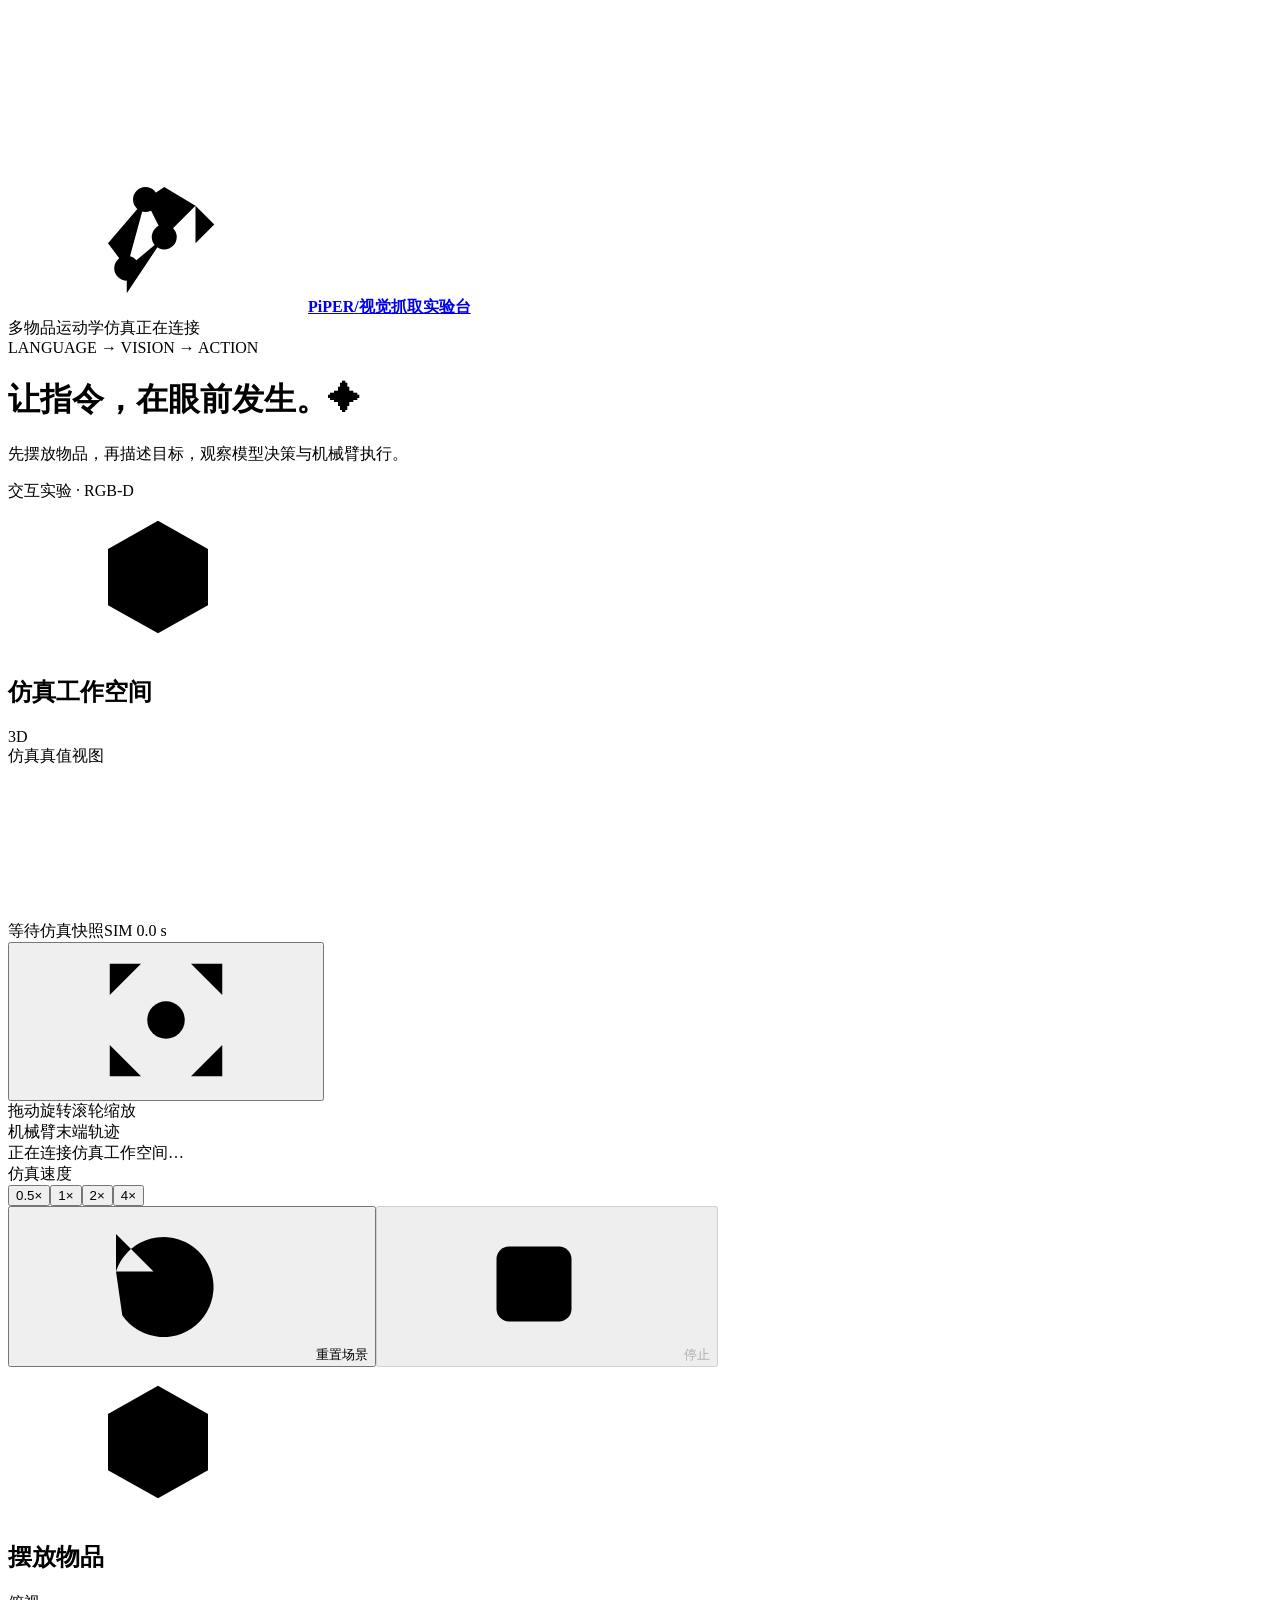
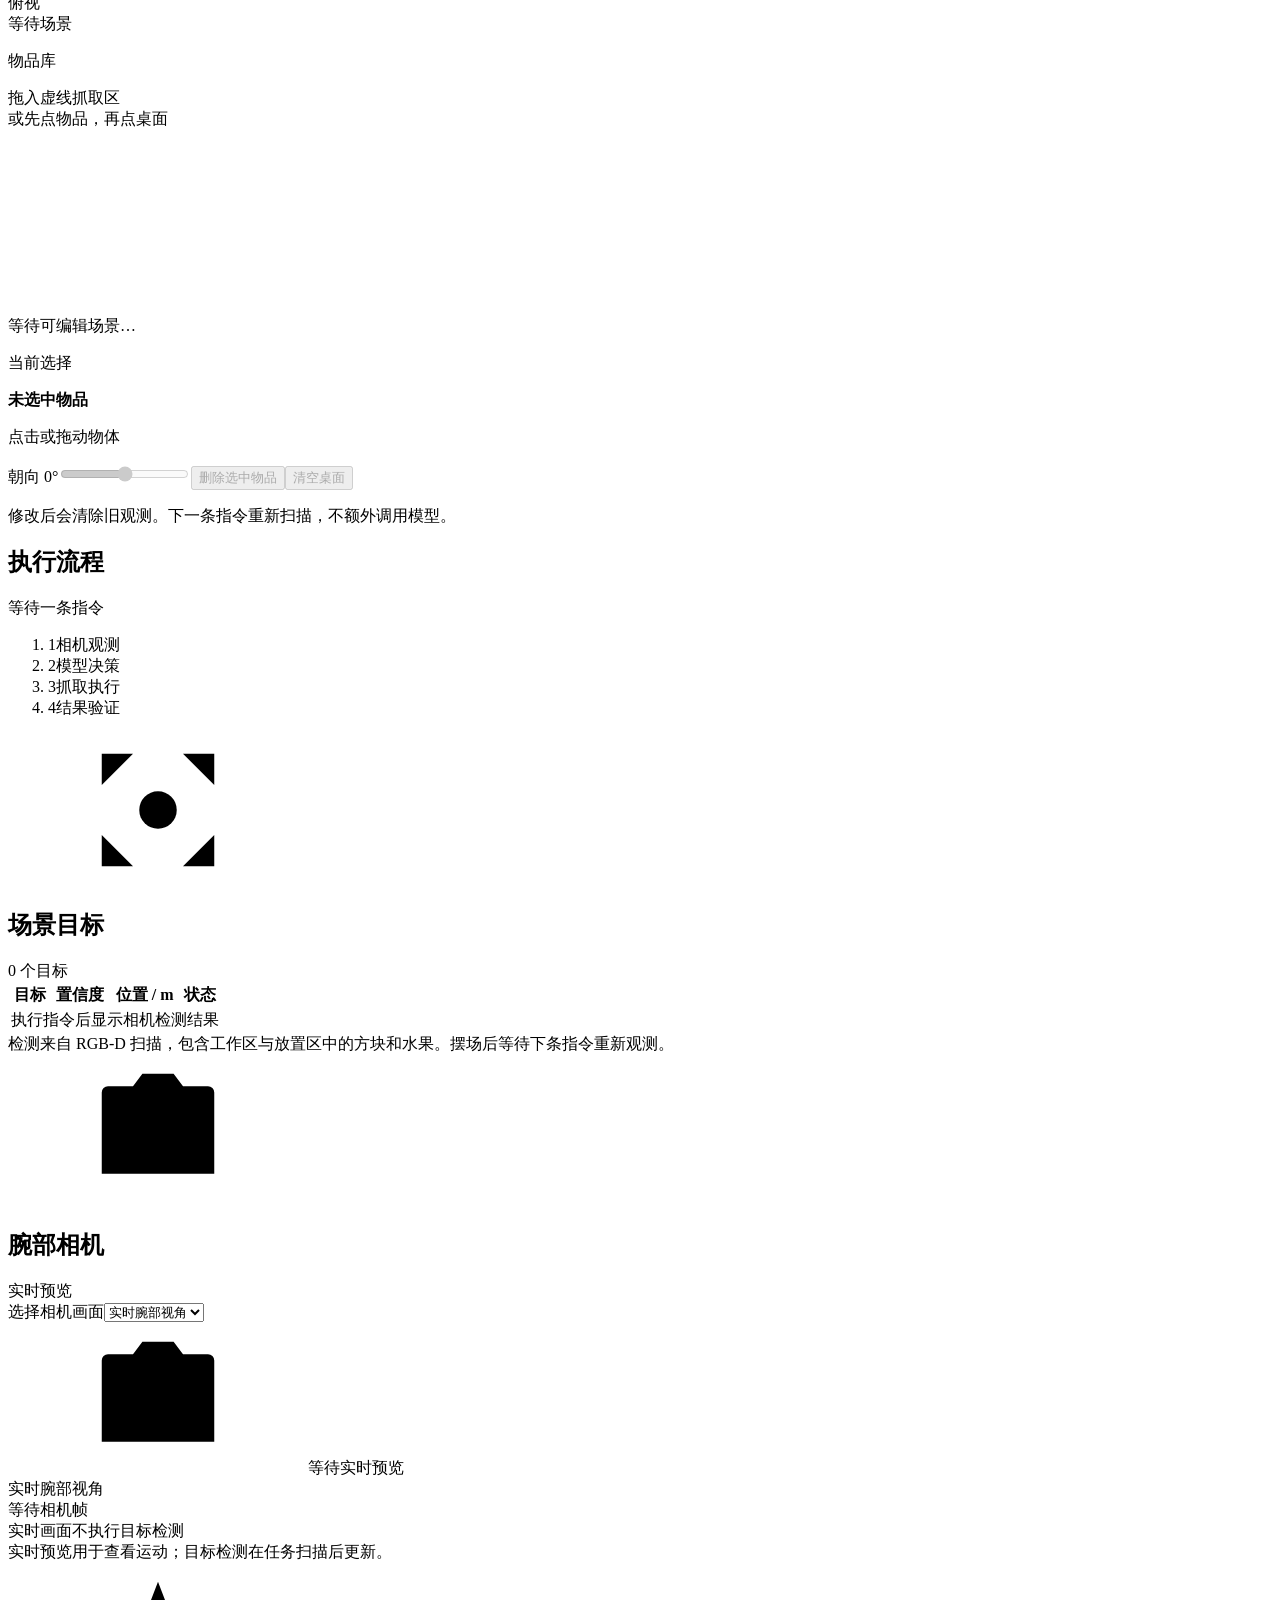
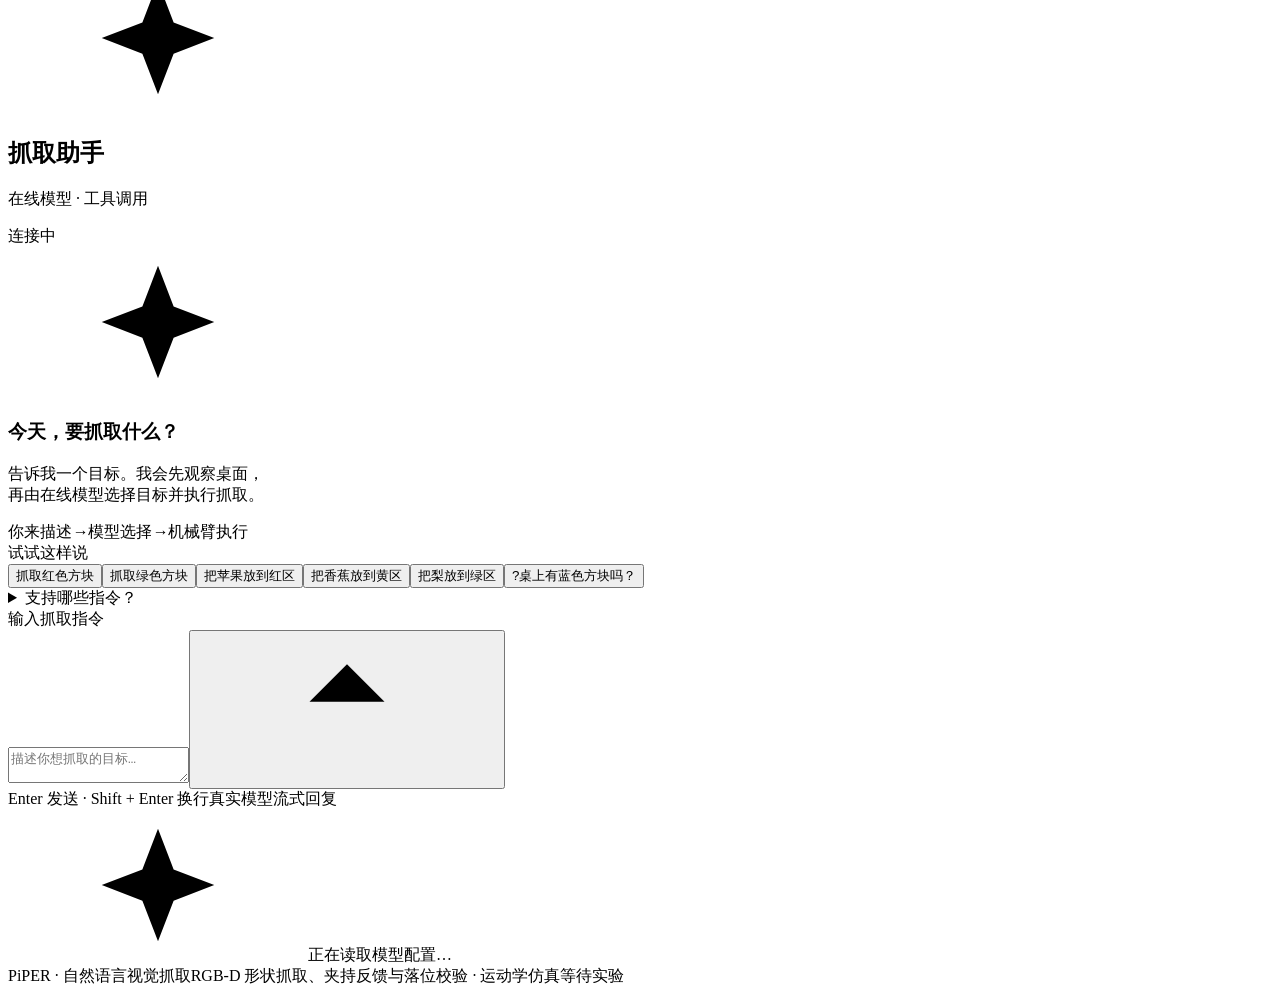
==== ws/src/cube_task/cube_task/assistant/static/index.html @ 42cfeab8 "fix: consolidate clipped mixed observations before publishing targets A clipped pear and green-block" ====
<!doctype html>
<html lang="zh-CN">
<head>
  <meta charset="utf-8">
  <meta name="viewport" content="width=device-width,initial-scale=1">
  <meta name="theme-color" content="#f5f7f8">
  <title>PiPER · 视觉抓取实验台</title>
  <link rel="stylesheet" href="/static/style.css">
  <script defer src="/static/app.js"></script>
  <script defer src="/static/editor.js"></script>
</head>
<body>
  <svg class="icon-definitions" aria-hidden="true" xmlns="http://www.w3.org/2000/svg">
    <symbol id="i-cube" viewBox="0 0 24 24"><path d="m12 3 8 4.5v9L12 21l-8-4.5v-9L12 3Z"/><path d="m4 7.5 8 4.5 8-4.5M12 12v9m-4-16.5 8 4.5"/></symbol>
    <symbol id="i-arrow" viewBox="0 0 24 24"><path d="M12 19V5m-6 6 6-6 6 6"/></symbol>
    <symbol id="i-reset" viewBox="0 0 24 24"><path d="M4 10a8 8 0 1 1 1 7M4 4v6h6"/></symbol>
    <symbol id="i-stop" viewBox="0 0 24 24"><rect x="6" y="6" width="12" height="12" rx="2"/></symbol>
    <symbol id="i-camera" viewBox="0 0 24 24"><path d="m8 5 1.5-2h5L16 5h4a1 1 0 0 1 1 1v13H3V6a1 1 0 0 1 1-1h4Z"/><circle cx="12" cy="12" r="4"/></symbol>
    <symbol id="i-focus" viewBox="0 0 24 24"><path d="M8 3H3v5m13-5h5v5M3 16v5h5m8 0h5v-5"/><circle cx="12" cy="12" r="3"/></symbol>
    <symbol id="i-spark" viewBox="0 0 24 24"><path d="m12 3 2.5 6.5L21 12l-6.5 2.5L12 21l-2.5-6.5L3 12l6.5-2.5L12 3Z"/></symbol>
    <symbol id="i-check" viewBox="0 0 24 24"><path d="m5 12 4 4L19 6"/></symbol>
    <symbol id="i-robot" viewBox="0 0 24 24"><path d="M4 21h15M7 21v-4l6-5M7 17l-3-4 6-7m3 6 5-5-5-3-3 2m8 1 3 3-3 3"/><circle cx="7" cy="17" r="2"/><circle cx="13" cy="12" r="2"/><circle cx="10" cy="6" r="2"/></symbol>
  </svg>

  <header class="topbar">
    <a class="brand" href="/" aria-label="PiPER 视觉抓取实验台首页"><span class="brand-mark"><svg><use href="#i-robot"/></svg></span><strong>PiPER<span class="brand-divider">/</span><span class="brand-sub">视觉抓取实验台</span></strong></a>
    <div class="topbar-right"><span class="mode-badge"><span></span>多物品运动学仿真</span><span class="connection" id="connection"><i></i><span id="connection-text">正在连接</span></span></div>
  </header>

  <main class="page-shell">
    <div class="page-heading"><div><div class="eyebrow">LANGUAGE → VISION → ACTION</div><h1>让指令，在眼前发生。<span class="heading-dot">✦</span></h1><p>先摆放物品，再描述目标，观察模型决策与机械臂执行。</p></div><div class="session-label"><span class="session-dot"></span><span>交互实验 · RGB-D</span></div></div>

    <div class="workbench">
      <section class="simulation-column" aria-label="仿真与观测">
        <div class="panel scene-panel">
          <div class="panel-heading"><div class="panel-title"><svg><use href="#i-cube"/></svg><h2>仿真工作空间</h2><span class="small-tag">3D</span></div><div class="truth-label"><span></span>仿真真值视图</div></div>
          <div class="canvas-wrap" id="canvas-wrap">
            <canvas id="scene-canvas" aria-label="PiPER 机械臂仿真真值视图。拖动旋转，滚轮缩放。"></canvas>
            <div class="scene-overlay-top"><span class="scene-pill"><i id="scene-state-dot"></i><span id="scene-state">等待仿真快照</span></span><span class="sim-clock">SIM <span id="sim-time">0.0</span> s</span></div>
            <button class="view-reset icon-button" id="view-reset" title="复位视角" aria-label="复位视角"><svg><use href="#i-focus"/></svg></button>
            <div class="view-help"><span>拖动旋转</span><span class="help-divider"></span><span>滚轮缩放</span></div>
            <div class="scene-key"><span><i class="key-arm"></i>机械臂</span><span><i class="key-trail"></i>末端轨迹</span></div>
            <div class="canvas-empty" id="canvas-empty"><span class="empty-ring"></span><span>正在连接仿真工作空间…</span></div>
          </div>
          <div class="simulation-toolbar"><div class="speed-control"><span>仿真速度</span><div class="segmented" id="speed-control" aria-label="仿真速度"><button data-speed="0.5">0.5×</button><button data-speed="1" class="active">1×</button><button data-speed="2">2×</button><button data-speed="4">4×</button></div></div><div class="scene-actions"><button class="text-button" id="reset-button"><svg><use href="#i-reset"/></svg>重置场景</button><button class="stop-button" id="stop-button" disabled><svg><use href="#i-stop"/></svg>停止</button></div></div>
        </div>

        <section class="panel editor-panel" aria-label="交互摆放物品">
          <div class="panel-heading compact"><div class="panel-title"><svg><use href="#i-cube"/></svg><h2>摆放物品</h2><span class="small-tag">俯视</span></div><span class="count-badge" id="editor-count">等待场景</span></div>
          <div class="editor-content">
            <div class="editor-library"><p class="editor-label">物品库</p><div id="object-library" class="object-library"></div><p class="editor-library-note">拖入虚线抓取区<br>或先点物品，再点桌面</p></div>
            <div class="editor-map-column"><div class="editor-map-wrap" id="editor-map-wrap"><canvas id="editor-canvas" tabindex="0" aria-label="俯视摆场。拖入物品，或点击已有物体后拖动。方向键可微调，Delete 可删除。"></canvas><div id="editor-lock" class="editor-lock" hidden><span>执行过程中暂不能编辑</span></div></div><p id="editor-hint" class="editor-hint" role="status" aria-live="polite">等待可编辑场景…</p></div>
            <div class="editor-selection"><p class="editor-label">当前选择</p><strong id="editor-selected-name">未选中物品</strong><p id="editor-selected-position">点击或拖动物体</p><label for="editor-yaw">朝向 <output id="editor-yaw-value" for="editor-yaw">0°</output></label><input id="editor-yaw" type="range" min="-180" max="180" step="5" value="0" disabled><button id="editor-delete" class="editor-button" disabled>删除选中物品</button><button id="editor-clear" class="editor-button secondary" disabled>清空桌面</button><p class="editor-note">修改后会清除旧观测。下一条指令重新扫描，不额外调用模型。</p></div>
          </div>
          <div id="editor-error" class="editor-error" role="alert" hidden></div>
        </section>

        <div class="panel pipeline-panel"><div class="pipeline-heading"><h2>执行流程</h2><span id="stage-message">等待一条指令</span></div><ol class="pipeline" id="pipeline"><li data-stage="observe"><span class="step-number">1</span><span>相机观测</span></li><li data-stage="decide"><span class="step-number">2</span><span>模型决策</span></li><li data-stage="execute"><span class="step-number">3</span><span>抓取执行</span></li><li data-stage="verify"><span class="step-number">4</span><span>结果验证</span></li></ol><div class="grasp-feedback" id="grasp-feedback" hidden><div class="feedback-heading"><strong>抓取与夹持反馈</strong><span>运动学模拟检查</span></div><p id="grasp-plan-feedback"></p><ol id="grasp-checks"></ol></div><div class="recovery-banner" id="recovery-banner" hidden role="status" aria-live="polite"><span class="recovery-icon"><svg><use href="#i-reset"/></svg></span><div class="recovery-copy"><strong id="recovery-title">自动恢复</strong><p id="recovery-message"></p><span id="recovery-reason"></span></div><span class="recovery-status" id="recovery-status"></span></div></div>

        <div class="observation-grid">
          <section class="panel objects-panel"><div class="panel-heading compact"><div class="panel-title"><svg><use href="#i-focus"/></svg><h2>场景目标</h2></div><span class="count-badge" id="object-count">0 个目标</span></div><div class="table-scroll"><table class="object-table"><thead><tr><th>目标</th><th>置信度</th><th>位置 / m</th><th>状态</th></tr></thead><tbody id="object-table-body"><tr><td colspan="4" class="empty-table">执行指令后显示相机检测结果</td></tr></tbody></table></div><div class="observation-note" id="observation-note">检测来自 RGB-D 扫描，包含工作区与放置区中的方块和水果。摆场后等待下条指令重新观测。</div></section>
          <section class="panel camera-panel"><div class="panel-heading compact"><div class="panel-title"><svg><use href="#i-camera"/></svg><h2>腕部相机</h2></div><span class="camera-badge" id="camera-mode-badge">实时预览</span></div><div class="camera-selector"><label class="sr-only" for="camera-select">选择相机画面</label><select id="camera-select"><option value="live">实时腕部视角</option></select></div><div class="camera-view"><img id="camera-image" alt="实时腕部相机预览" hidden><div id="camera-placeholder"><svg><use href="#i-camera"/></svg><span id="camera-placeholder-text">等待实时预览</span></div><span class="camera-caption" id="camera-caption">实时腕部视角</span></div><div class="camera-meta"><i id="camera-status-dot"></i><span id="camera-time">等待相机帧</span></div><div class="camera-targets" id="camera-targets">实时画面不执行目标检测</div><div class="camera-note" id="camera-note">实时预览用于查看运动；目标检测在任务扫描后更新。</div></section>
        </div>
      </section>

      <aside class="panel assistant-panel" aria-label="模型对话">
        <div class="assistant-header"><div class="assistant-heading"><span class="assistant-avatar"><svg><use href="#i-spark"/></svg></span><div><h2>抓取助手</h2><p>在线模型 · 工具调用</p></div></div><span class="model-live" id="model-live"><i></i><span>连接中</span></span></div>
        <div class="conversation" id="conversation" aria-live="polite" aria-relevant="additions text"><div class="welcome" id="welcome"><div class="welcome-symbol"><svg><use href="#i-spark"/></svg></div><h3>今天，要抓取什么？</h3><p>告诉我一个目标。我会先观察桌面，<br>再由在线模型选择目标并执行抓取。</p><div class="welcome-flow"><span>你来描述</span><i>→</i><span>模型选择</span><i>→</i><span>机械臂执行</span></div></div><div id="messages"></div></div>
        <div class="task-result" id="task-result" hidden></div>
        <div class="command-area"><div class="sample-label">试试这样说</div><div class="sample-commands"><button data-instruction="抓取红色方块"><i class="swatch red"></i>抓取红色方块</button><button data-instruction="抓取绿色方块"><i class="swatch green"></i>抓取绿色方块</button><button data-instruction="把苹果放到红色区域"><i class="swatch apple"></i>把苹果放到红区</button><button data-instruction="把香蕉放到黄色区域"><i class="swatch banana"></i>把香蕉放到黄区</button><button data-instruction="把梨放到绿色区域"><i class="swatch pear"></i>把梨放到绿区</button><button data-instruction="桌上有蓝色方块吗？"><span class="query-mark">?</span>桌上有蓝色方块吗？</button></div><details class="command-help"><summary>支持哪些指令？</summary><div><p>每次搬运一个物品：三色方块、苹果、香蕉或梨。水果先从物品库拖入抓取区；每类最多一件，桌面最多六件。</p><p>可指定红、绿、黄色区域，例如“把香蕉放到红色区域”。未指定时苹果进红区、梨进绿区、香蕉进黄区，方块进同色区域。</p><p>提问只读，例如“香蕉在哪里？”或“桌上有苹果吗？”。物品身份与位置来自相机，遮挡或无法确认时不会盲抓。</p><p>执行异常时会重新检查状态，请模型给出恢复方案并验证结果；最多增加 3 次模型请求。恢复过程及实际模型回复会显示在界面中。</p><p>“拿起”会执行完整抓取与放置，不会停在夹持状态。暂不支持多目标、堆叠、关节运动指令。</p><p class="command-help-important">停止/重置使用按钮。停止会中止恢复流程；输入“停止”不能打断正在执行的任务。</p></div></details><form id="command-form"><label class="sr-only" for="instruction">输入抓取指令</label><div class="input-wrap"><textarea id="instruction" rows="2" maxlength="1500" placeholder="描述你想抓取的目标…"></textarea><button id="send-button" type="submit" title="发送指令" aria-label="发送指令"><svg><use href="#i-arrow"/></svg></button></div><div class="input-hint"><span id="command-hint">Enter 发送 · Shift + Enter 换行</span><span class="live-text"><i></i>真实模型流式回复</span></div></form><div class="inline-error" id="inline-error" role="alert" hidden></div></div>
        <div class="provider-footer"><svg><use href="#i-spark"/></svg><span id="provider-info">正在读取模型配置…</span><span class="footer-status" id="provider-status"></span></div>
      </aside>
    </div>
    <footer class="page-footer"><span>PiPER · 自然语言视觉抓取</span><span>RGB-D 形状抓取、夹持反馈与落位校验 · 运动学仿真</span><span id="request-metrics">等待实验</span></footer>
  </main>
</body>
</html>
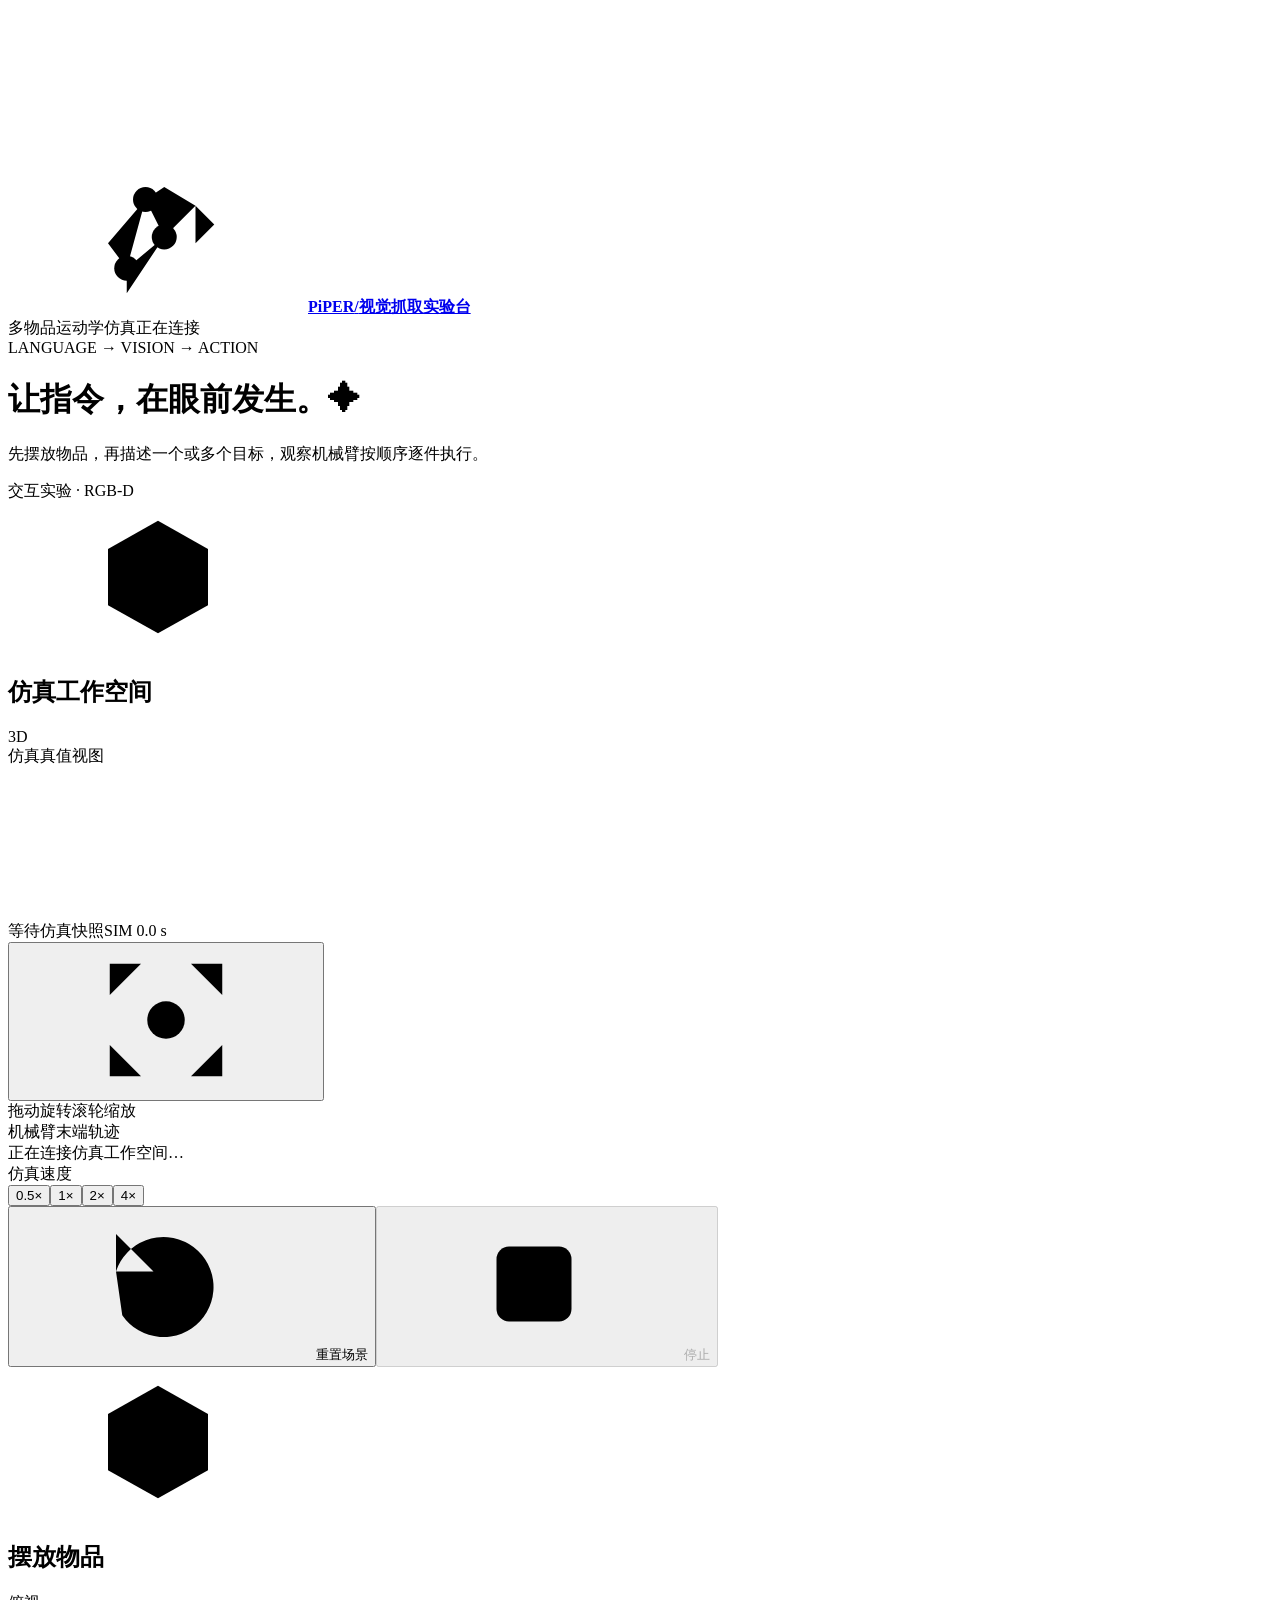
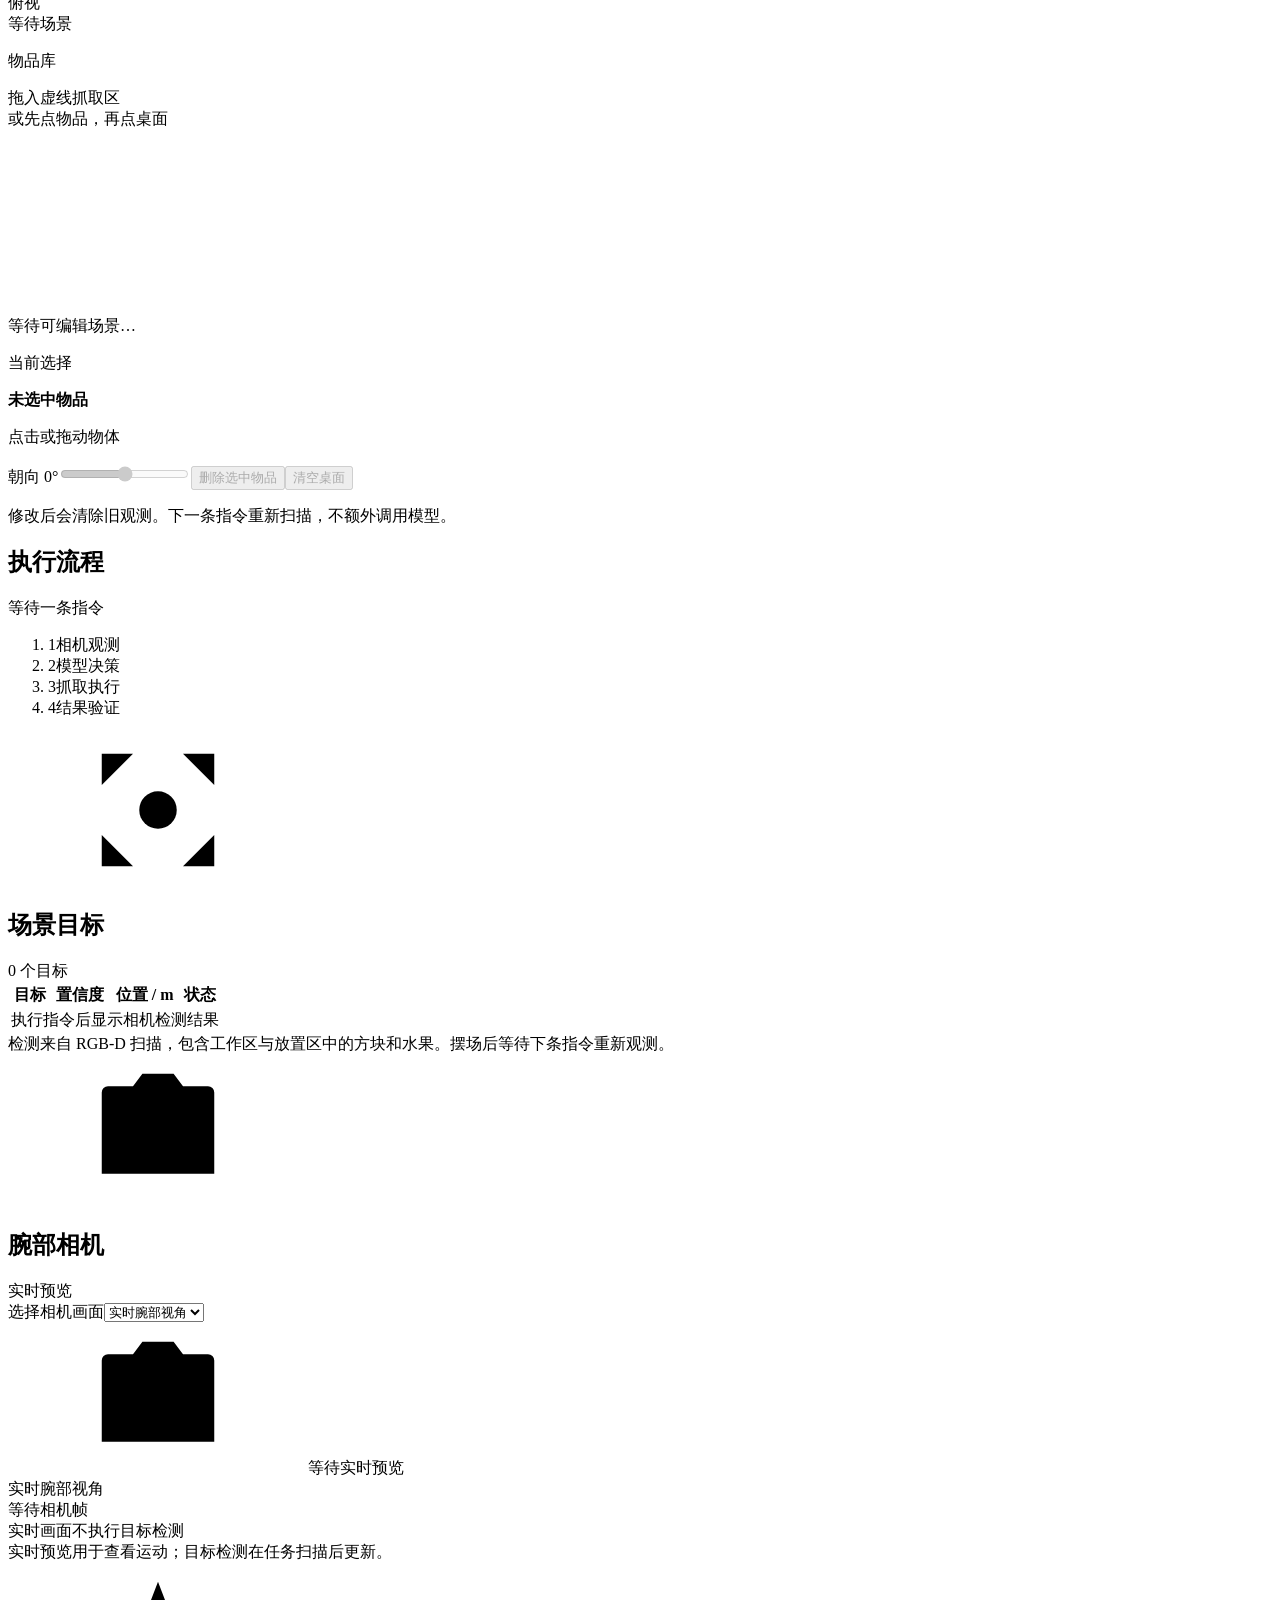
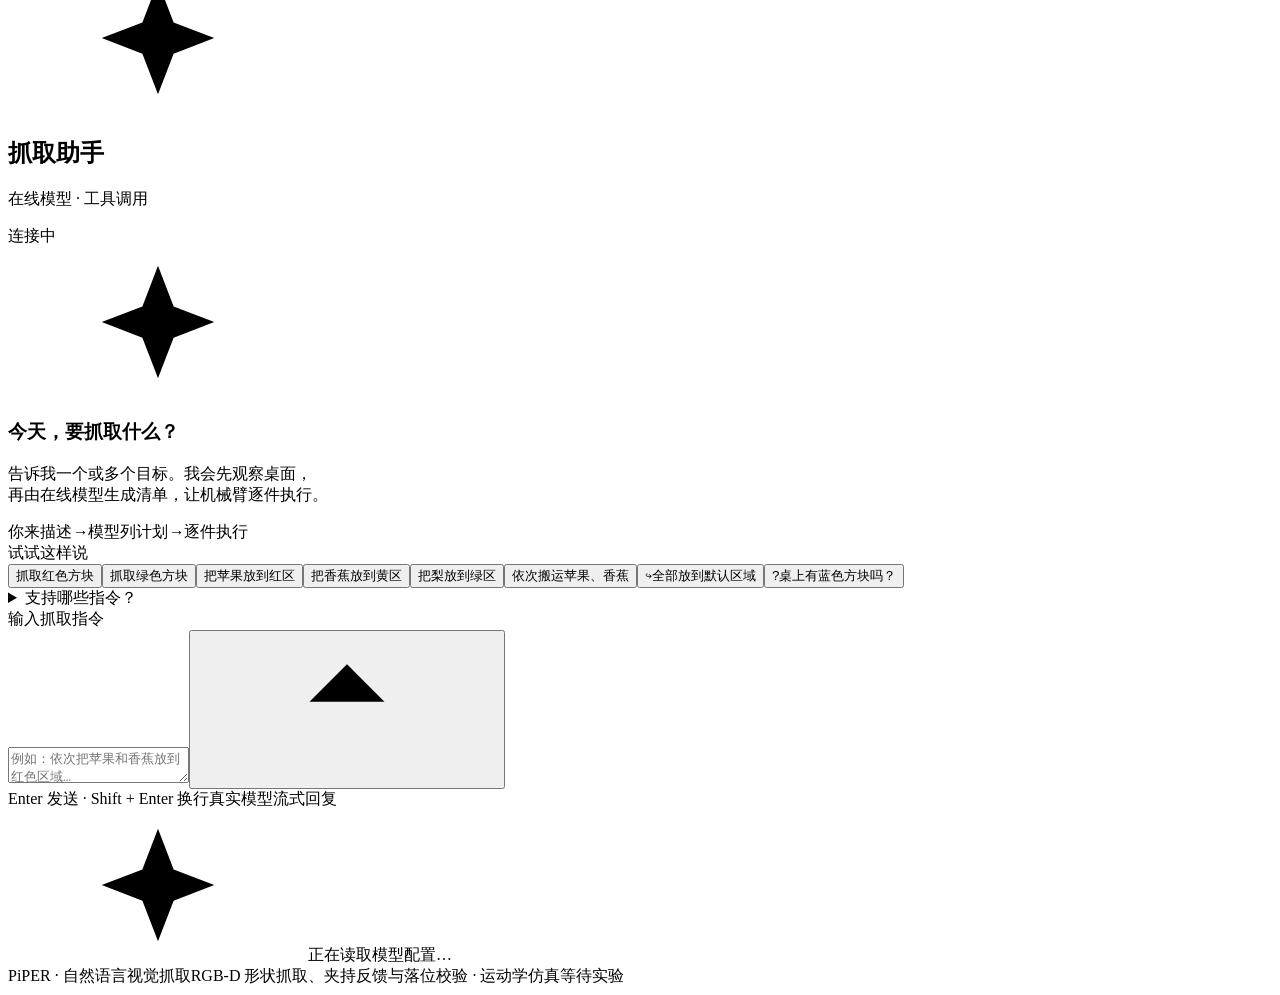
==== commit f8187757: "feat: show sequential grasp progress and per-item feedback" ====
--- a/ws/src/cube_task/cube_task/assistant/static/index.html
+++ b/ws/src/cube_task/cube_task/assistant/static/index.html
@@ -28,7 +28,7 @@
   </header>
 
   <main class="page-shell">
-    <div class="page-heading"><div><div class="eyebrow">LANGUAGE → VISION → ACTION</div><h1>让指令，在眼前发生。<span class="heading-dot">✦</span></h1><p>先摆放物品，再描述目标，观察模型决策与机械臂执行。</p></div><div class="session-label"><span class="session-dot"></span><span>交互实验 · RGB-D</span></div></div>
+    <div class="page-heading"><div><div class="eyebrow">LANGUAGE → VISION → ACTION</div><h1>让指令，在眼前发生。<span class="heading-dot">✦</span></h1><p>先摆放物品，再描述一个或多个目标，观察机械臂按顺序逐件执行。</p></div><div class="session-label"><span class="session-dot"></span><span>交互实验 · RGB-D</span></div></div>
 
     <div class="workbench">
       <section class="simulation-column" aria-label="仿真与观测">
@@ -55,7 +55,9 @@
           <div id="editor-error" class="editor-error" role="alert" hidden></div>
         </section>
 
-        <div class="panel pipeline-panel"><div class="pipeline-heading"><h2>执行流程</h2><span id="stage-message">等待一条指令</span></div><ol class="pipeline" id="pipeline"><li data-stage="observe"><span class="step-number">1</span><span>相机观测</span></li><li data-stage="decide"><span class="step-number">2</span><span>模型决策</span></li><li data-stage="execute"><span class="step-number">3</span><span>抓取执行</span></li><li data-stage="verify"><span class="step-number">4</span><span>结果验证</span></li></ol><div class="grasp-feedback" id="grasp-feedback" hidden><div class="feedback-heading"><strong>抓取与夹持反馈</strong><span>运动学模拟检查</span></div><p id="grasp-plan-feedback"></p><ol id="grasp-checks"></ol></div><div class="recovery-banner" id="recovery-banner" hidden role="status" aria-live="polite"><span class="recovery-icon"><svg><use href="#i-reset"/></svg></span><div class="recovery-copy"><strong id="recovery-title">自动恢复</strong><p id="recovery-message"></p><span id="recovery-reason"></span></div><span class="recovery-status" id="recovery-status"></span></div></div>
+        <div class="panel pipeline-panel"><div class="pipeline-heading"><h2>执行流程</h2><span id="stage-message">等待一条指令</span></div><ol class="pipeline" id="pipeline"><li data-stage="observe"><span class="step-number">1</span><span>相机观测</span></li><li data-stage="decide"><span class="step-number">2</span><span>模型决策</span></li><li data-stage="execute"><span class="step-number">3</span><span>抓取执行</span></li><li data-stage="verify"><span class="step-number">4</span><span>结果验证</span></li></ol>
+          <section class="batch-panel" id="batch-panel" hidden aria-label="顺序抓取清单"><div class="batch-heading"><strong>顺序任务</strong><span id="batch-state">等待开始</span><span id="batch-progress">0 / 0 件完成</span></div><p id="batch-message" role="status" aria-live="polite"></p><ol id="batch-items" class="batch-items"></ol><p class="batch-note">逐件使用最新相机观测 · 每件最多恢复 3 次，失败即停止后续任务</p></section>
+          <div class="grasp-feedback" id="grasp-feedback" hidden><div class="feedback-heading"><strong>抓取与夹持反馈</strong><span>运动学模拟检查</span></div><p id="grasp-plan-feedback"></p><ol id="grasp-checks"></ol></div><div class="recovery-banner" id="recovery-banner" hidden role="status" aria-live="polite"><span class="recovery-icon"><svg><use href="#i-reset"/></svg></span><div class="recovery-copy"><strong id="recovery-title">自动恢复</strong><p id="recovery-message"></p><span id="recovery-reason"></span></div><span class="recovery-status" id="recovery-status"></span></div></div>
 
         <div class="observation-grid">
           <section class="panel objects-panel"><div class="panel-heading compact"><div class="panel-title"><svg><use href="#i-focus"/></svg><h2>场景目标</h2></div><span class="count-badge" id="object-count">0 个目标</span></div><div class="table-scroll"><table class="object-table"><thead><tr><th>目标</th><th>置信度</th><th>位置 / m</th><th>状态</th></tr></thead><tbody id="object-table-body"><tr><td colspan="4" class="empty-table">执行指令后显示相机检测结果</td></tr></tbody></table></div><div class="observation-note" id="observation-note">检测来自 RGB-D 扫描，包含工作区与放置区中的方块和水果。摆场后等待下条指令重新观测。</div></section>
@@ -65,9 +67,9 @@
 
       <aside class="panel assistant-panel" aria-label="模型对话">
         <div class="assistant-header"><div class="assistant-heading"><span class="assistant-avatar"><svg><use href="#i-spark"/></svg></span><div><h2>抓取助手</h2><p>在线模型 · 工具调用</p></div></div><span class="model-live" id="model-live"><i></i><span>连接中</span></span></div>
-        <div class="conversation" id="conversation" aria-live="polite" aria-relevant="additions text"><div class="welcome" id="welcome"><div class="welcome-symbol"><svg><use href="#i-spark"/></svg></div><h3>今天，要抓取什么？</h3><p>告诉我一个目标。我会先观察桌面，<br>再由在线模型选择目标并执行抓取。</p><div class="welcome-flow"><span>你来描述</span><i>→</i><span>模型选择</span><i>→</i><span>机械臂执行</span></div></div><div id="messages"></div></div>
+        <div class="conversation" id="conversation" aria-live="polite" aria-relevant="additions text"><div class="welcome" id="welcome"><div class="welcome-symbol"><svg><use href="#i-spark"/></svg></div><h3>今天，要抓取什么？</h3><p>告诉我一个或多个目标。我会先观察桌面，<br>再由在线模型生成清单，让机械臂逐件执行。</p><div class="welcome-flow"><span>你来描述</span><i>→</i><span>模型列计划</span><i>→</i><span>逐件执行</span></div></div><div id="messages"></div></div>
         <div class="task-result" id="task-result" hidden></div>
-        <div class="command-area"><div class="sample-label">试试这样说</div><div class="sample-commands"><button data-instruction="抓取红色方块"><i class="swatch red"></i>抓取红色方块</button><button data-instruction="抓取绿色方块"><i class="swatch green"></i>抓取绿色方块</button><button data-instruction="把苹果放到红色区域"><i class="swatch apple"></i>把苹果放到红区</button><button data-instruction="把香蕉放到黄色区域"><i class="swatch banana"></i>把香蕉放到黄区</button><button data-instruction="把梨放到绿色区域"><i class="swatch pear"></i>把梨放到绿区</button><button data-instruction="桌上有蓝色方块吗？"><span class="query-mark">?</span>桌上有蓝色方块吗？</button></div><details class="command-help"><summary>支持哪些指令？</summary><div><p>每次搬运一个物品：三色方块、苹果、香蕉或梨。水果先从物品库拖入抓取区；每类最多一件，桌面最多六件。</p><p>可指定红、绿、黄色区域，例如“把香蕉放到红色区域”。未指定时苹果进红区、梨进绿区、香蕉进黄区，方块进同色区域。</p><p>提问只读，例如“香蕉在哪里？”或“桌上有苹果吗？”。物品身份与位置来自相机，遮挡或无法确认时不会盲抓。</p><p>执行异常时会重新检查状态，请模型给出恢复方案并验证结果；最多增加 3 次模型请求。恢复过程及实际模型回复会显示在界面中。</p><p>“拿起”会执行完整抓取与放置，不会停在夹持状态。暂不支持多目标、堆叠、关节运动指令。</p><p class="command-help-important">停止/重置使用按钮。停止会中止恢复流程；输入“停止”不能打断正在执行的任务。</p></div></details><form id="command-form"><label class="sr-only" for="instruction">输入抓取指令</label><div class="input-wrap"><textarea id="instruction" rows="2" maxlength="1500" placeholder="描述你想抓取的目标…"></textarea><button id="send-button" type="submit" title="发送指令" aria-label="发送指令"><svg><use href="#i-arrow"/></svg></button></div><div class="input-hint"><span id="command-hint">Enter 发送 · Shift + Enter 换行</span><span class="live-text"><i></i>真实模型流式回复</span></div></form><div class="inline-error" id="inline-error" role="alert" hidden></div></div>
+        <div class="command-area"><div class="sample-label">试试这样说</div><div class="sample-commands"><button data-instruction="抓取红色方块"><i class="swatch red"></i>抓取红色方块</button><button data-instruction="抓取绿色方块"><i class="swatch green"></i>抓取绿色方块</button><button data-instruction="把苹果放到红色区域"><i class="swatch apple"></i>把苹果放到红区</button><button data-instruction="把香蕉放到黄色区域"><i class="swatch banana"></i>把香蕉放到黄区</button><button data-instruction="把梨放到绿色区域"><i class="swatch pear"></i>把梨放到绿区</button><button data-instruction="依次把苹果和香蕉放到红色区域"><i class="swatch apple"></i>依次搬运苹果、香蕉</button><button data-instruction="把所有物品放到各自默认区域"><span class="query-mark">↪</span>全部放到默认区域</button><button data-instruction="桌上有蓝色方块吗？"><span class="query-mark">?</span>桌上有蓝色方块吗？</button></div><details class="command-help"><summary>支持哪些指令？</summary><div><p>可一次指定一个或多个物品：三色方块、苹果、香蕉或梨。机械臂逐件搬运，不会同时抓多个。水果先从物品库拖入抓取区；每类最多一件，桌面最多六件。</p><p>可指定红、绿、黄色区域，例如“把香蕉放到红色区域”。未指定时苹果进红区、梨进绿区、香蕉进黄区，方块进同色区域。</p><p>多物品可说“依次把苹果和香蕉放到红色区域”，或“把所有物品放到各自默认区域”。按清单顺序执行，逐件使用最新相机观测重新确认目标，缺失或存在歧义时停止。</p><p>正常批量任务仅请求一次模型生成计划；异常时逐件请模型恢复，每件最多尝试 3 次，失败即停止后续物品。清单进度、恢复过程及模型实时回复会显示在界面中。</p><p>提问只读，例如“香蕉在哪里？”或“桌上有苹果吗？”。“拿起”会执行完整抓取与放置，不会停在夹持状态。暂不支持堆叠、单件反复搬运多次、关节运动指令。</p><p class="command-help-important">停止/重置使用按钮。停止会中止恢复流程；输入“停止”不能打断正在执行的任务。</p></div></details><form id="command-form"><label class="sr-only" for="instruction">输入抓取指令</label><div class="input-wrap"><textarea id="instruction" rows="2" maxlength="1500" placeholder="例如：依次把苹果和香蕉放到红色区域…"></textarea><button id="send-button" type="submit" title="发送指令" aria-label="发送指令"><svg><use href="#i-arrow"/></svg></button></div><div class="input-hint"><span id="command-hint">Enter 发送 · Shift + Enter 换行</span><span class="live-text"><i></i>真实模型流式回复</span></div></form><div class="inline-error" id="inline-error" role="alert" hidden></div></div>
         <div class="provider-footer"><svg><use href="#i-spark"/></svg><span id="provider-info">正在读取模型配置…</span><span class="footer-status" id="provider-status"></span></div>
       </aside>
     </div>
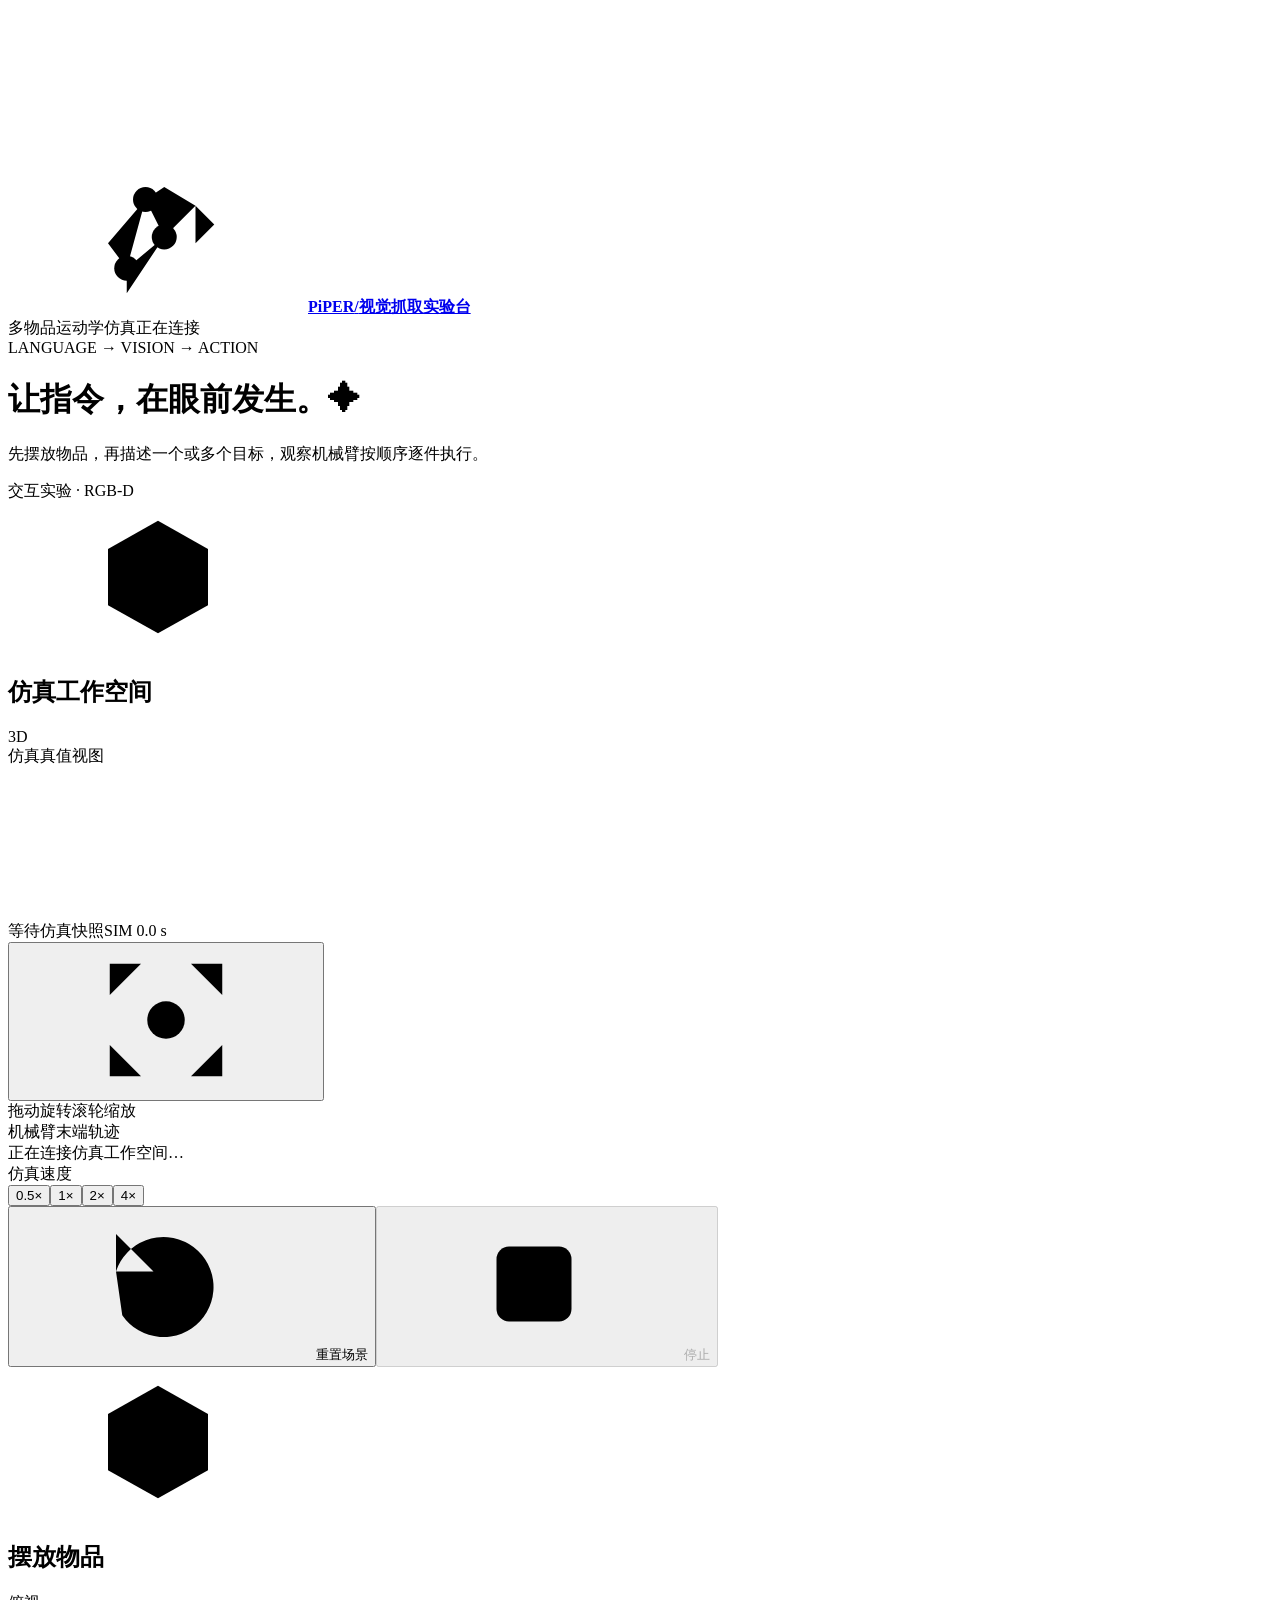
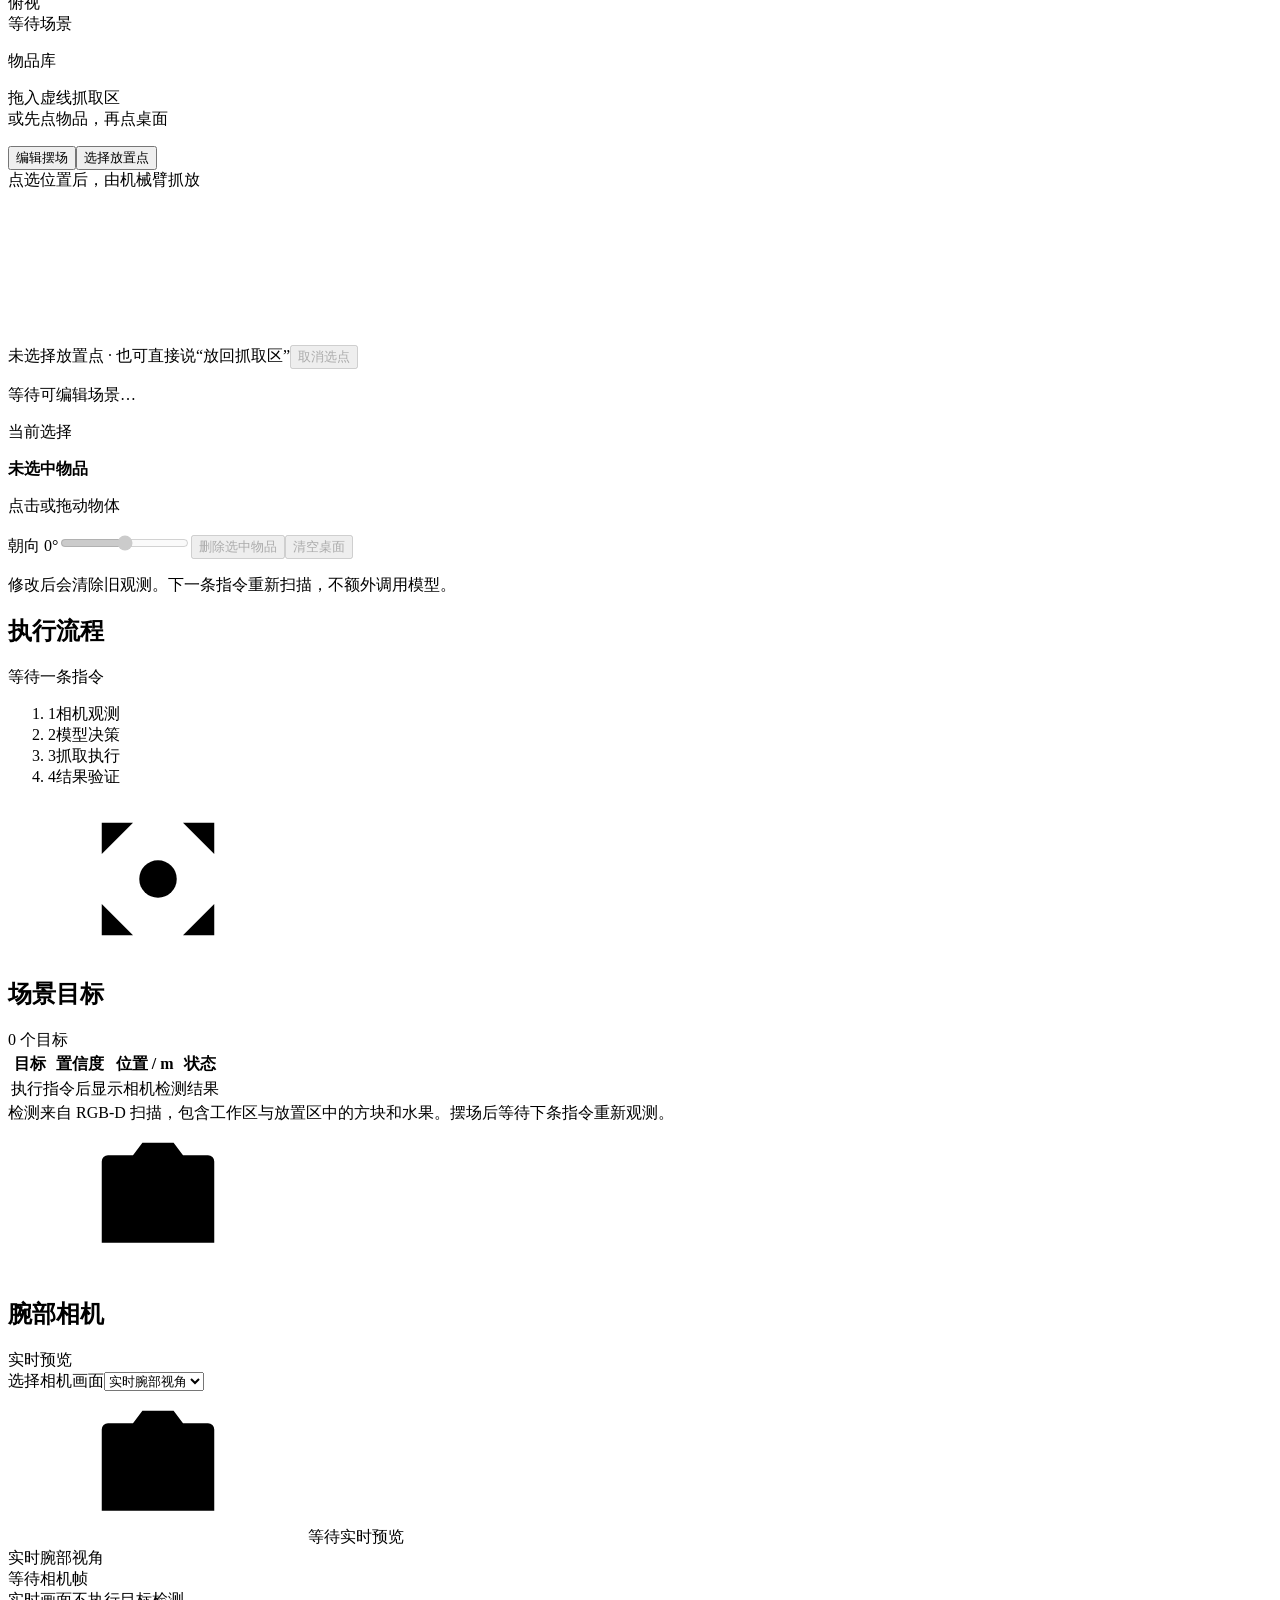
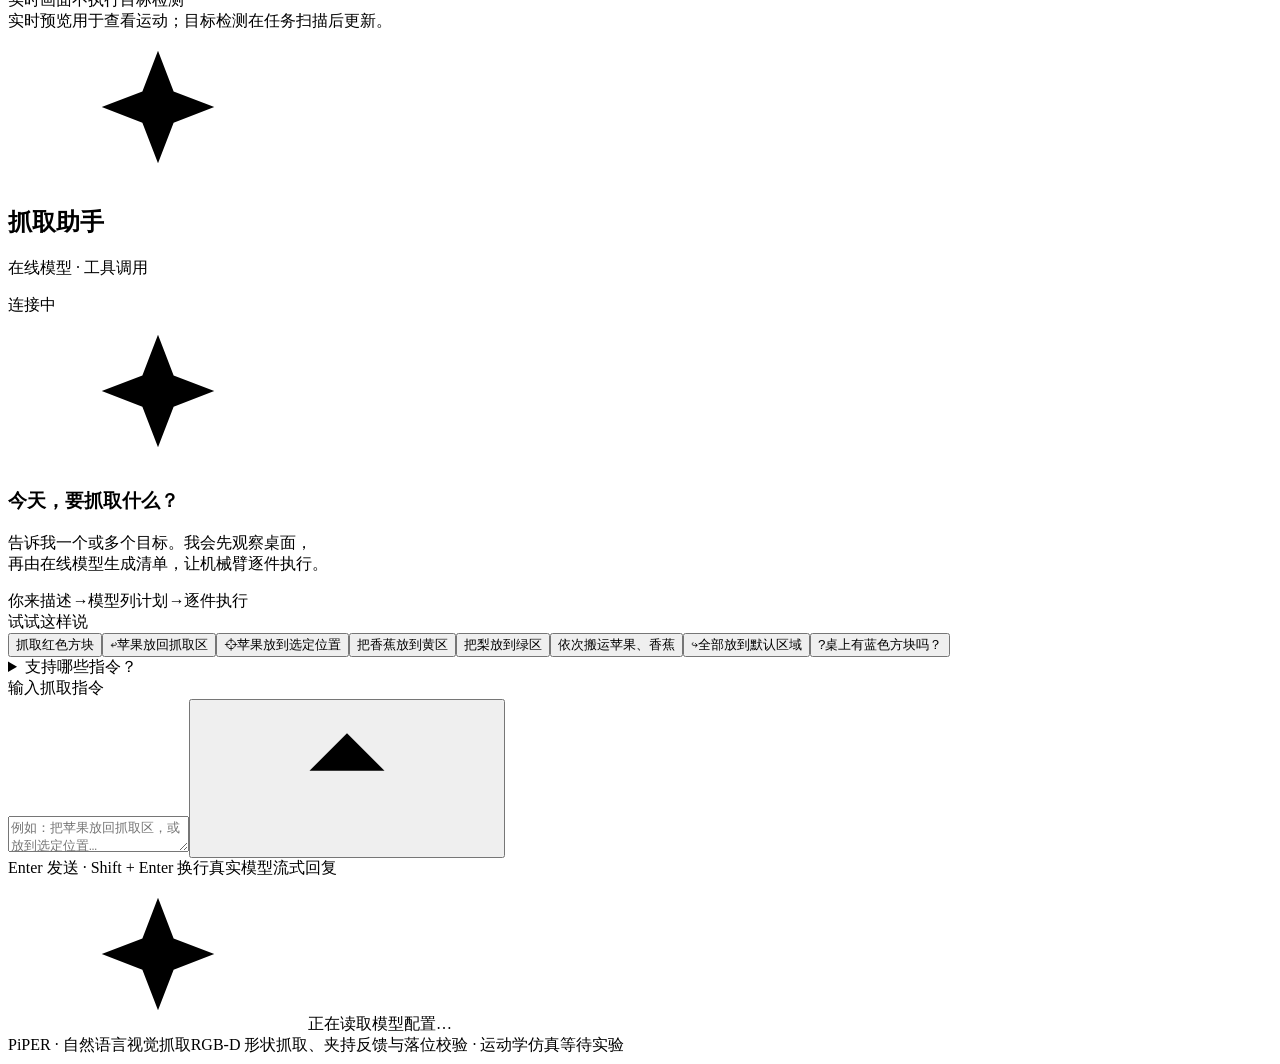
==== commit 75681898: "feat: select tabletop drop points in the dashboard" ====
--- a/ws/src/cube_task/cube_task/assistant/static/index.html
+++ b/ws/src/cube_task/cube_task/assistant/static/index.html
@@ -49,7 +49,7 @@
           <div class="panel-heading compact"><div class="panel-title"><svg><use href="#i-cube"/></svg><h2>摆放物品</h2><span class="small-tag">俯视</span></div><span class="count-badge" id="editor-count">等待场景</span></div>
           <div class="editor-content">
             <div class="editor-library"><p class="editor-label">物品库</p><div id="object-library" class="object-library"></div><p class="editor-library-note">拖入虚线抓取区<br>或先点物品，再点桌面</p></div>
-            <div class="editor-map-column"><div class="editor-map-wrap" id="editor-map-wrap"><canvas id="editor-canvas" tabindex="0" aria-label="俯视摆场。拖入物品，或点击已有物体后拖动。方向键可微调，Delete 可删除。"></canvas><div id="editor-lock" class="editor-lock" hidden><span>执行过程中暂不能编辑</span></div></div><p id="editor-hint" class="editor-hint" role="status" aria-live="polite">等待可编辑场景…</p></div>
+            <div class="editor-map-column"><div class="editor-map-tools" aria-label="俯视图操作模式"><div class="editor-modes"><button id="editor-mode-edit" type="button" class="active" aria-pressed="true">编辑摆场</button><button id="editor-mode-place" type="button" aria-pressed="false">选择放置点</button></div><span>点选位置后，由机械臂抓放</span></div><div class="editor-map-wrap" id="editor-map-wrap"><canvas id="editor-canvas" tabindex="0" aria-label="俯视桌面。编辑模式可摆放物体；选择放置点模式只选择落点，发送指令后由机械臂执行。"></canvas><div id="editor-lock" class="editor-lock" hidden><span>执行过程中暂不能编辑</span></div></div><div class="editor-destination"><span id="editor-destination-info" role="status" aria-live="polite">未选择放置点 · 也可直接说“放回抓取区”</span><button id="editor-destination-clear" type="button" disabled>取消选点</button></div><p id="editor-hint" class="editor-hint" role="status" aria-live="polite">等待可编辑场景…</p></div>
             <div class="editor-selection"><p class="editor-label">当前选择</p><strong id="editor-selected-name">未选中物品</strong><p id="editor-selected-position">点击或拖动物体</p><label for="editor-yaw">朝向 <output id="editor-yaw-value" for="editor-yaw">0°</output></label><input id="editor-yaw" type="range" min="-180" max="180" step="5" value="0" disabled><button id="editor-delete" class="editor-button" disabled>删除选中物品</button><button id="editor-clear" class="editor-button secondary" disabled>清空桌面</button><p class="editor-note">修改后会清除旧观测。下一条指令重新扫描，不额外调用模型。</p></div>
           </div>
           <div id="editor-error" class="editor-error" role="alert" hidden></div>
@@ -69,7 +69,7 @@
         <div class="assistant-header"><div class="assistant-heading"><span class="assistant-avatar"><svg><use href="#i-spark"/></svg></span><div><h2>抓取助手</h2><p>在线模型 · 工具调用</p></div></div><span class="model-live" id="model-live"><i></i><span>连接中</span></span></div>
         <div class="conversation" id="conversation" aria-live="polite" aria-relevant="additions text"><div class="welcome" id="welcome"><div class="welcome-symbol"><svg><use href="#i-spark"/></svg></div><h3>今天，要抓取什么？</h3><p>告诉我一个或多个目标。我会先观察桌面，<br>再由在线模型生成清单，让机械臂逐件执行。</p><div class="welcome-flow"><span>你来描述</span><i>→</i><span>模型列计划</span><i>→</i><span>逐件执行</span></div></div><div id="messages"></div></div>
         <div class="task-result" id="task-result" hidden></div>
-        <div class="command-area"><div class="sample-label">试试这样说</div><div class="sample-commands"><button data-instruction="抓取红色方块"><i class="swatch red"></i>抓取红色方块</button><button data-instruction="抓取绿色方块"><i class="swatch green"></i>抓取绿色方块</button><button data-instruction="把苹果放到红色区域"><i class="swatch apple"></i>把苹果放到红区</button><button data-instruction="把香蕉放到黄色区域"><i class="swatch banana"></i>把香蕉放到黄区</button><button data-instruction="把梨放到绿色区域"><i class="swatch pear"></i>把梨放到绿区</button><button data-instruction="依次把苹果和香蕉放到红色区域"><i class="swatch apple"></i>依次搬运苹果、香蕉</button><button data-instruction="把所有物品放到各自默认区域"><span class="query-mark">↪</span>全部放到默认区域</button><button data-instruction="桌上有蓝色方块吗？"><span class="query-mark">?</span>桌上有蓝色方块吗？</button></div><details class="command-help"><summary>支持哪些指令？</summary><div><p>可一次指定一个或多个物品：三色方块、苹果、香蕉或梨。机械臂逐件搬运，不会同时抓多个。水果先从物品库拖入抓取区；每类最多一件，桌面最多六件。</p><p>可指定红、绿、黄色区域，例如“把香蕉放到红色区域”。未指定时苹果进红区、梨进绿区、香蕉进黄区，方块进同色区域。</p><p>多物品可说“依次把苹果和香蕉放到红色区域”，或“把所有物品放到各自默认区域”。按清单顺序执行，逐件使用最新相机观测重新确认目标，缺失或存在歧义时停止。</p><p>正常批量任务仅请求一次模型生成计划；异常时逐件请模型恢复，每件最多尝试 3 次，失败即停止后续物品。清单进度、恢复过程及模型实时回复会显示在界面中。</p><p>提问只读，例如“香蕉在哪里？”或“桌上有苹果吗？”。“拿起”会执行完整抓取与放置，不会停在夹持状态。暂不支持堆叠、单件反复搬运多次、关节运动指令。</p><p class="command-help-important">停止/重置使用按钮。停止会中止恢复流程；输入“停止”不能打断正在执行的任务。</p></div></details><form id="command-form"><label class="sr-only" for="instruction">输入抓取指令</label><div class="input-wrap"><textarea id="instruction" rows="2" maxlength="1500" placeholder="例如：依次把苹果和香蕉放到红色区域…"></textarea><button id="send-button" type="submit" title="发送指令" aria-label="发送指令"><svg><use href="#i-arrow"/></svg></button></div><div class="input-hint"><span id="command-hint">Enter 发送 · Shift + Enter 换行</span><span class="live-text"><i></i>真实模型流式回复</span></div></form><div class="inline-error" id="inline-error" role="alert" hidden></div></div>
+        <div class="command-area"><div class="sample-label">试试这样说</div><div class="sample-commands"><button data-instruction="抓取红色方块"><i class="swatch red"></i>抓取红色方块</button><button data-instruction="把苹果放回抓取区"><span class="query-mark">↩</span>苹果放回抓取区</button><button data-instruction="把苹果放到选定位置"><span class="query-mark">⌖</span>苹果放到选定位置</button><button data-instruction="把香蕉放到黄色区域"><i class="swatch banana"></i>把香蕉放到黄区</button><button data-instruction="把梨放到绿色区域"><i class="swatch pear"></i>把梨放到绿区</button><button data-instruction="依次把苹果和香蕉放到红色区域"><i class="swatch apple"></i>依次搬运苹果、香蕉</button><button data-instruction="把所有物品放到各自默认区域"><span class="query-mark">↪</span>全部放到默认区域</button><button data-instruction="桌上有蓝色方块吗？"><span class="query-mark">?</span>桌上有蓝色方块吗？</button></div><details class="command-help"><summary>支持哪些指令？</summary><div><p>可一次指定一个或多个物品：三色方块、苹果、香蕉或梨。机械臂逐件搬运，不会同时抓多个。水果先从物品库拖入抓取区；每类最多一件，桌面最多六件。</p><p>可指定红、绿、黄色区域，例如“把香蕉放到红色区域”。未指定时苹果进红区、梨进绿区、香蕉进黄区，方块进同色区域。</p><p>“把苹果放回抓取区”会自动找空位。精确放置时，先在俯视图切换“选择放置点”，再点击桌面并说“把苹果放到选定位置”；也可明确给出桌面 XY 坐标，例如“把苹果放到 X=0.30、Y=0.08 米”。点选不会直接移动物品。</p><p>指定点会检查桌面支撑、物品占位和机械臂可达性。空间不够或无法到达时会说明原因，不能自动换到别处；抓取区请求则可在区域内另找空位。</p><p>多物品可说“依次把苹果和香蕉放到红色区域”，或“把所有物品放到各自默认区域”。按清单顺序执行，逐件使用最新相机观测重新确认目标，缺失或存在歧义时停止。</p><p>正常批量任务仅请求一次模型生成计划；异常时逐件请模型恢复，每件最多尝试 3 次，失败即停止后续物品。清单进度、恢复过程及模型实时回复会显示在界面中。</p><p>提问只读，例如“香蕉在哪里？”或“桌上有苹果吗？”。“拿起”会执行完整抓取与放置，不会停在夹持状态。暂不支持堆叠、单件反复搬运多次、关节运动指令。</p><p class="command-help-important">停止/重置使用按钮。停止会中止恢复流程；输入“停止”不能打断正在执行的任务。</p></div></details><form id="command-form"><label class="sr-only" for="instruction">输入抓取指令</label><div class="input-wrap"><textarea id="instruction" rows="2" maxlength="1500" placeholder="例如：把苹果放回抓取区，或放到选定位置…"></textarea><button id="send-button" type="submit" title="发送指令" aria-label="发送指令"><svg><use href="#i-arrow"/></svg></button></div><div class="input-hint"><span id="command-hint">Enter 发送 · Shift + Enter 换行</span><span class="live-text"><i></i>真实模型流式回复</span></div></form><div class="inline-error" id="inline-error" role="alert" hidden></div></div>
         <div class="provider-footer"><svg><use href="#i-spark"/></svg><span id="provider-info">正在读取模型配置…</span><span class="footer-status" id="provider-status"></span></div>
       </aside>
     </div>
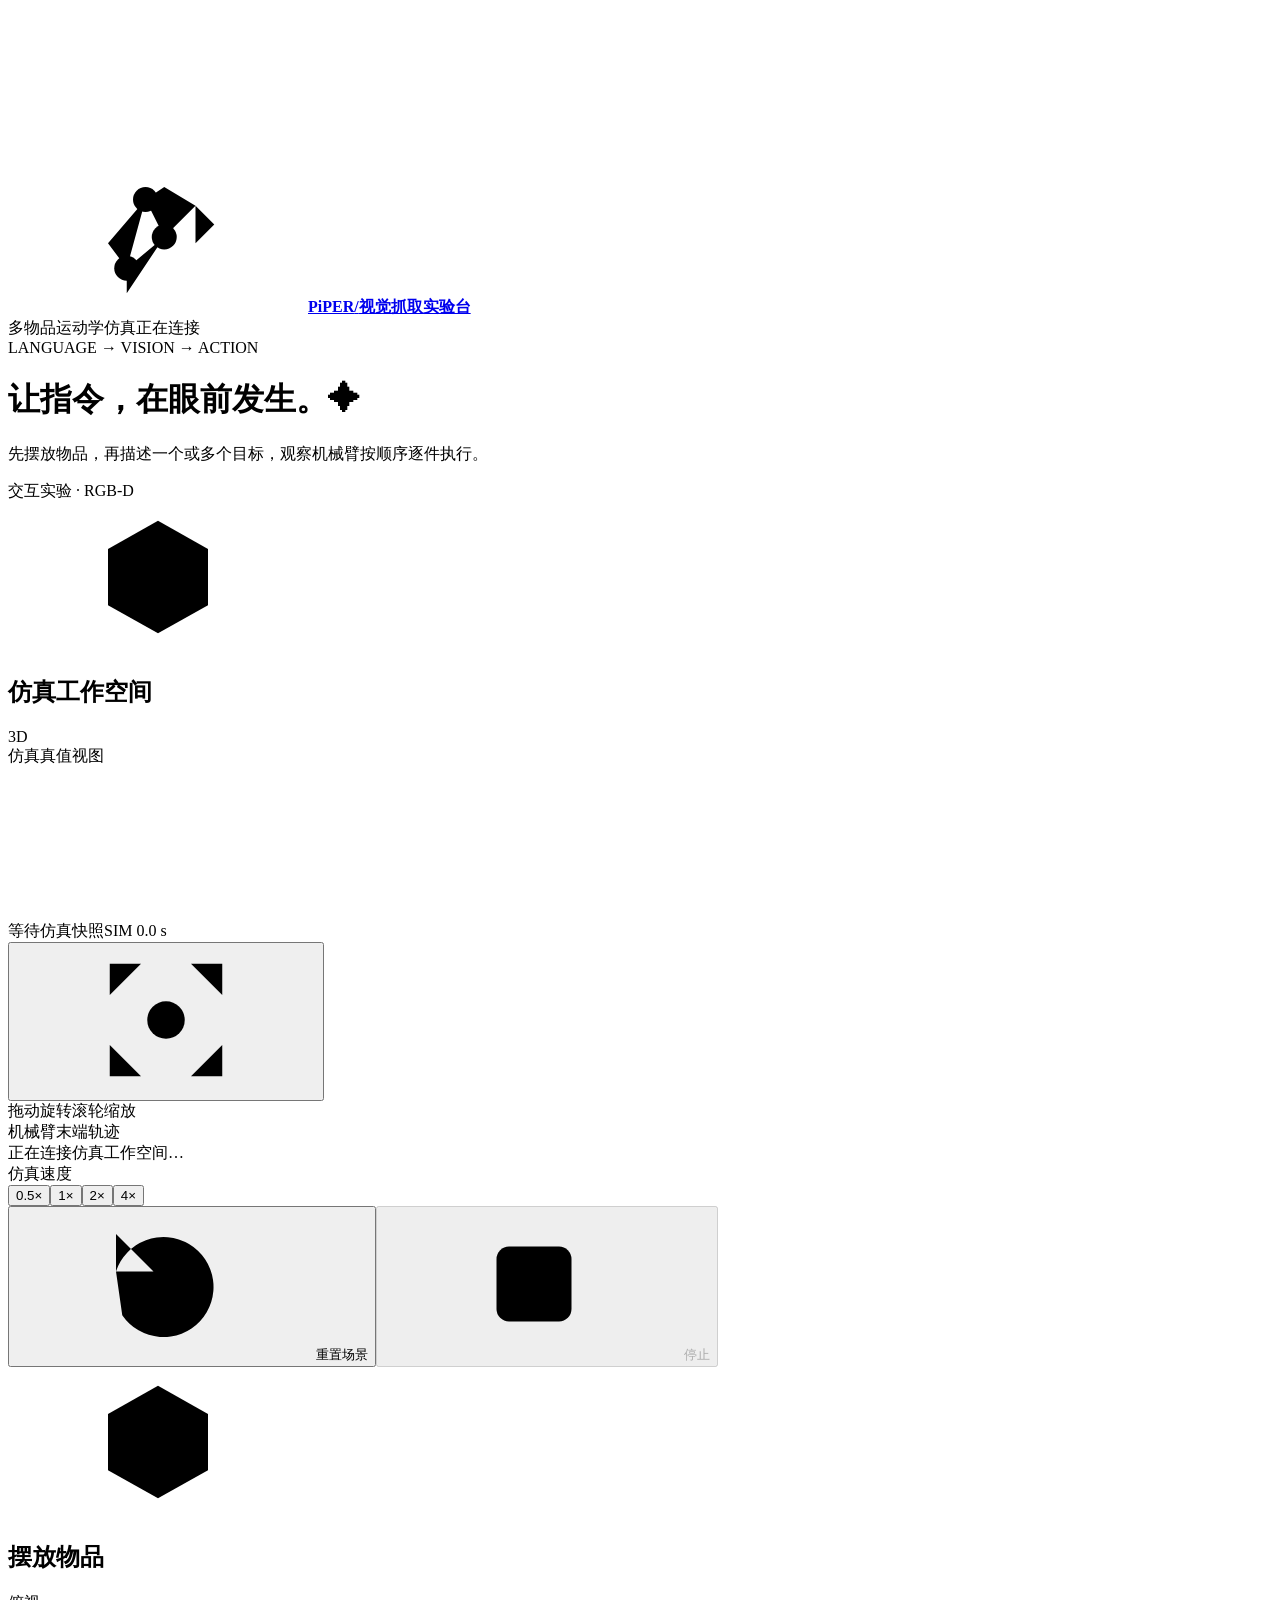
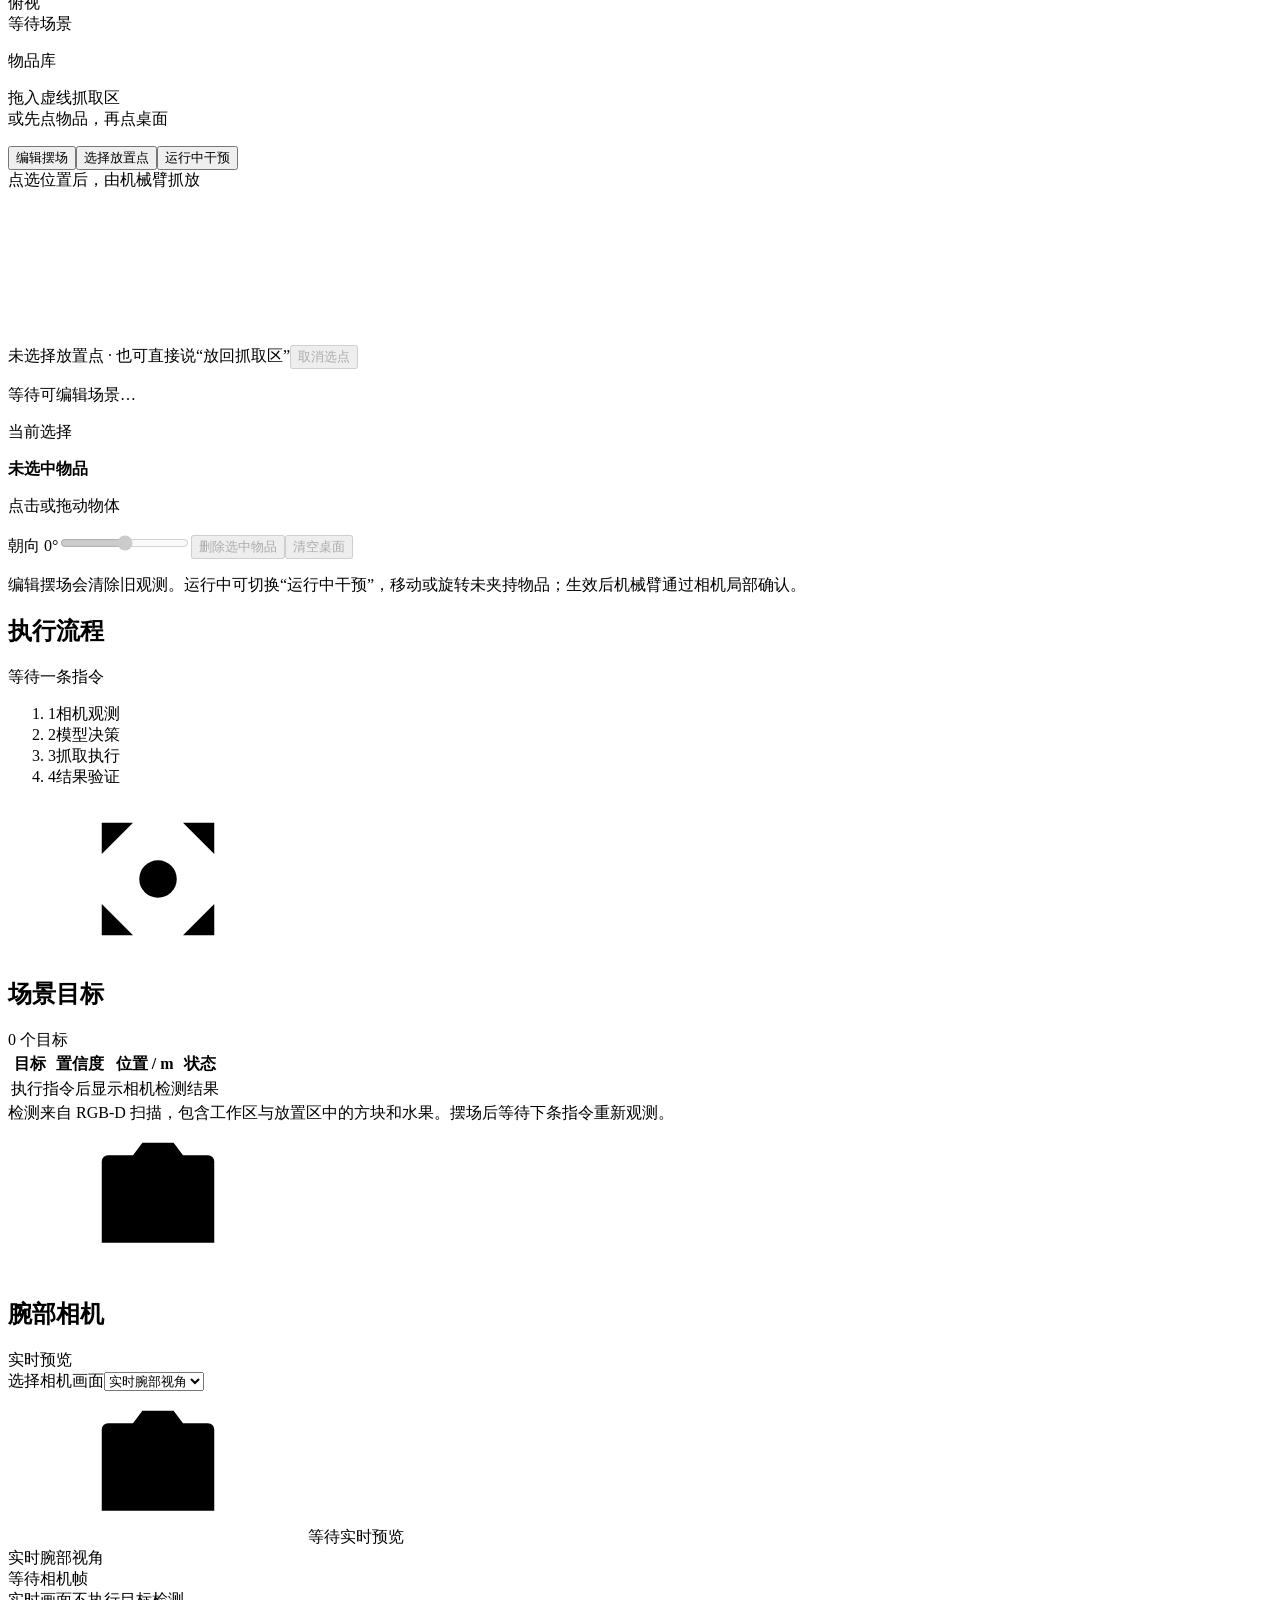
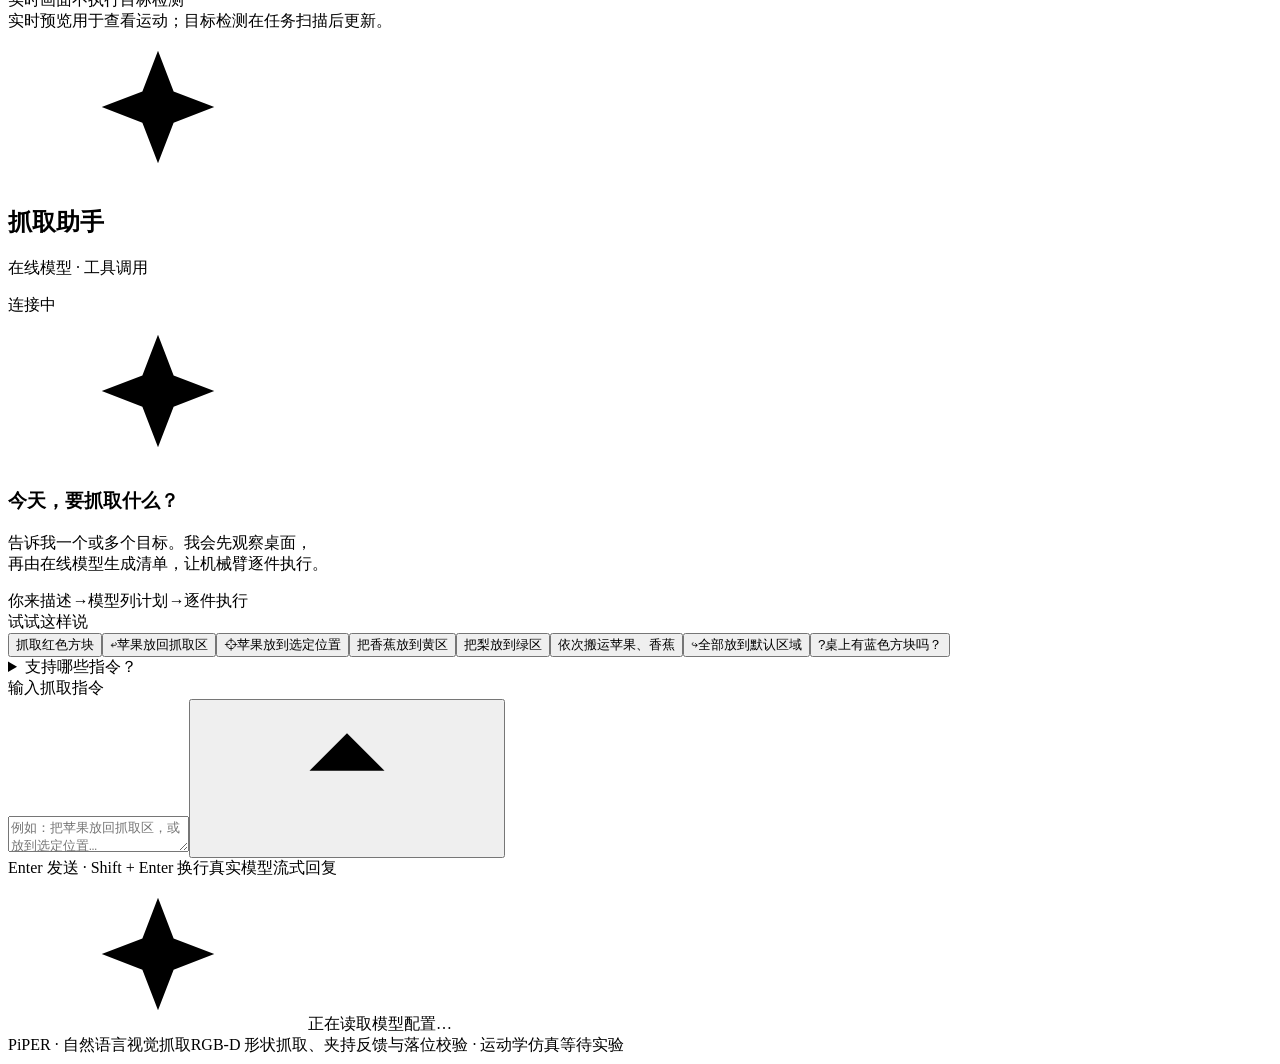
==== commit 476bd406: "feat: allow tabletop intervention during running grasp tasks" ====
--- a/ws/src/cube_task/cube_task/assistant/static/index.html
+++ b/ws/src/cube_task/cube_task/assistant/static/index.html
@@ -49,8 +49,8 @@
           <div class="panel-heading compact"><div class="panel-title"><svg><use href="#i-cube"/></svg><h2>摆放物品</h2><span class="small-tag">俯视</span></div><span class="count-badge" id="editor-count">等待场景</span></div>
           <div class="editor-content">
             <div class="editor-library"><p class="editor-label">物品库</p><div id="object-library" class="object-library"></div><p class="editor-library-note">拖入虚线抓取区<br>或先点物品，再点桌面</p></div>
-            <div class="editor-map-column"><div class="editor-map-tools" aria-label="俯视图操作模式"><div class="editor-modes"><button id="editor-mode-edit" type="button" class="active" aria-pressed="true">编辑摆场</button><button id="editor-mode-place" type="button" aria-pressed="false">选择放置点</button></div><span>点选位置后，由机械臂抓放</span></div><div class="editor-map-wrap" id="editor-map-wrap"><canvas id="editor-canvas" tabindex="0" aria-label="俯视桌面。编辑模式可摆放物体；选择放置点模式只选择落点，发送指令后由机械臂执行。"></canvas><div id="editor-lock" class="editor-lock" hidden><span>执行过程中暂不能编辑</span></div></div><div class="editor-destination"><span id="editor-destination-info" role="status" aria-live="polite">未选择放置点 · 也可直接说“放回抓取区”</span><button id="editor-destination-clear" type="button" disabled>取消选点</button></div><p id="editor-hint" class="editor-hint" role="status" aria-live="polite">等待可编辑场景…</p></div>
-            <div class="editor-selection"><p class="editor-label">当前选择</p><strong id="editor-selected-name">未选中物品</strong><p id="editor-selected-position">点击或拖动物体</p><label for="editor-yaw">朝向 <output id="editor-yaw-value" for="editor-yaw">0°</output></label><input id="editor-yaw" type="range" min="-180" max="180" step="5" value="0" disabled><button id="editor-delete" class="editor-button" disabled>删除选中物品</button><button id="editor-clear" class="editor-button secondary" disabled>清空桌面</button><p class="editor-note">修改后会清除旧观测。下一条指令重新扫描，不额外调用模型。</p></div>
+            <div class="editor-map-column"><div class="editor-map-tools" aria-label="俯视图操作模式"><div class="editor-modes"><button id="editor-mode-edit" type="button" class="active" aria-pressed="true">编辑摆场</button><button id="editor-mode-place" type="button" aria-pressed="false">选择放置点</button><button id="editor-mode-intervene" type="button" aria-pressed="false">运行中干预</button></div><span>点选位置后，由机械臂抓放</span></div><div class="editor-map-wrap" id="editor-map-wrap"><canvas id="editor-canvas" tabindex="0" aria-label="俯视桌面。编辑模式可摆放物体；选择放置点只选择落点；运行中干预可移动或旋转未夹持物品，模拟现场变化。"></canvas><div id="editor-lock" class="editor-lock" hidden><span>执行过程中暂不能编辑</span></div></div><div class="editor-destination"><span id="editor-destination-info" role="status" aria-live="polite">未选择放置点 · 也可直接说“放回抓取区”</span><button id="editor-destination-clear" type="button" disabled>取消选点</button></div><p id="editor-hint" class="editor-hint" role="status" aria-live="polite">等待可编辑场景…</p></div>
+            <div class="editor-selection"><p class="editor-label">当前选择</p><strong id="editor-selected-name">未选中物品</strong><p id="editor-selected-position">点击或拖动物体</p><label for="editor-yaw">朝向 <output id="editor-yaw-value" for="editor-yaw">0°</output></label><input id="editor-yaw" type="range" min="-180" max="180" step="5" value="0" disabled><button id="editor-delete" class="editor-button" disabled>删除选中物品</button><button id="editor-clear" class="editor-button secondary" disabled>清空桌面</button><p class="editor-note">编辑摆场会清除旧观测。运行中可切换“运行中干预”，移动或旋转未夹持物品；生效后机械臂通过相机局部确认。</p></div>
           </div>
           <div id="editor-error" class="editor-error" role="alert" hidden></div>
         </section>
@@ -69,7 +69,7 @@
         <div class="assistant-header"><div class="assistant-heading"><span class="assistant-avatar"><svg><use href="#i-spark"/></svg></span><div><h2>抓取助手</h2><p>在线模型 · 工具调用</p></div></div><span class="model-live" id="model-live"><i></i><span>连接中</span></span></div>
         <div class="conversation" id="conversation" aria-live="polite" aria-relevant="additions text"><div class="welcome" id="welcome"><div class="welcome-symbol"><svg><use href="#i-spark"/></svg></div><h3>今天，要抓取什么？</h3><p>告诉我一个或多个目标。我会先观察桌面，<br>再由在线模型生成清单，让机械臂逐件执行。</p><div class="welcome-flow"><span>你来描述</span><i>→</i><span>模型列计划</span><i>→</i><span>逐件执行</span></div></div><div id="messages"></div></div>
         <div class="task-result" id="task-result" hidden></div>
-        <div class="command-area"><div class="sample-label">试试这样说</div><div class="sample-commands"><button data-instruction="抓取红色方块"><i class="swatch red"></i>抓取红色方块</button><button data-instruction="把苹果放回抓取区"><span class="query-mark">↩</span>苹果放回抓取区</button><button data-instruction="把苹果放到选定位置"><span class="query-mark">⌖</span>苹果放到选定位置</button><button data-instruction="把香蕉放到黄色区域"><i class="swatch banana"></i>把香蕉放到黄区</button><button data-instruction="把梨放到绿色区域"><i class="swatch pear"></i>把梨放到绿区</button><button data-instruction="依次把苹果和香蕉放到红色区域"><i class="swatch apple"></i>依次搬运苹果、香蕉</button><button data-instruction="把所有物品放到各自默认区域"><span class="query-mark">↪</span>全部放到默认区域</button><button data-instruction="桌上有蓝色方块吗？"><span class="query-mark">?</span>桌上有蓝色方块吗？</button></div><details class="command-help"><summary>支持哪些指令？</summary><div><p>可一次指定一个或多个物品：三色方块、苹果、香蕉或梨。机械臂逐件搬运，不会同时抓多个。水果先从物品库拖入抓取区；每类最多一件，桌面最多六件。</p><p>可指定红、绿、黄色区域，例如“把香蕉放到红色区域”。未指定时苹果进红区、梨进绿区、香蕉进黄区，方块进同色区域。</p><p>“把苹果放回抓取区”会自动找空位。精确放置时，先在俯视图切换“选择放置点”，再点击桌面并说“把苹果放到选定位置”；也可明确给出桌面 XY 坐标，例如“把苹果放到 X=0.30、Y=0.08 米”。点选不会直接移动物品。</p><p>指定点会检查桌面支撑、物品占位和机械臂可达性。空间不够或无法到达时会说明原因，不能自动换到别处；抓取区请求则可在区域内另找空位。</p><p>多物品可说“依次把苹果和香蕉放到红色区域”，或“把所有物品放到各自默认区域”。按清单顺序执行，逐件使用最新相机观测重新确认目标，缺失或存在歧义时停止。</p><p>正常批量任务仅请求一次模型生成计划；异常时逐件请模型恢复，每件最多尝试 3 次，失败即停止后续物品。清单进度、恢复过程及模型实时回复会显示在界面中。</p><p>提问只读，例如“香蕉在哪里？”或“桌上有苹果吗？”。“拿起”会执行完整抓取与放置，不会停在夹持状态。暂不支持堆叠、单件反复搬运多次、关节运动指令。</p><p class="command-help-important">停止/重置使用按钮。停止会中止恢复流程；输入“停止”不能打断正在执行的任务。</p></div></details><form id="command-form"><label class="sr-only" for="instruction">输入抓取指令</label><div class="input-wrap"><textarea id="instruction" rows="2" maxlength="1500" placeholder="例如：把苹果放回抓取区，或放到选定位置…"></textarea><button id="send-button" type="submit" title="发送指令" aria-label="发送指令"><svg><use href="#i-arrow"/></svg></button></div><div class="input-hint"><span id="command-hint">Enter 发送 · Shift + Enter 换行</span><span class="live-text"><i></i>真实模型流式回复</span></div></form><div class="inline-error" id="inline-error" role="alert" hidden></div></div>
+        <div class="command-area"><div class="sample-label">试试这样说</div><div class="sample-commands"><button data-instruction="抓取红色方块"><i class="swatch red"></i>抓取红色方块</button><button data-instruction="把苹果放回抓取区"><span class="query-mark">↩</span>苹果放回抓取区</button><button data-instruction="把苹果放到选定位置"><span class="query-mark">⌖</span>苹果放到选定位置</button><button data-instruction="把香蕉放到黄色区域"><i class="swatch banana"></i>把香蕉放到黄区</button><button data-instruction="把梨放到绿色区域"><i class="swatch pear"></i>把梨放到绿区</button><button data-instruction="依次把苹果和香蕉放到红色区域"><i class="swatch apple"></i>依次搬运苹果、香蕉</button><button data-instruction="把所有物品放到各自默认区域"><span class="query-mark">↪</span>全部放到默认区域</button><button data-instruction="桌上有蓝色方块吗？"><span class="query-mark">?</span>桌上有蓝色方块吗？</button></div><details class="command-help"><summary>支持哪些指令？</summary><div><p>可一次指定一个或多个物品：三色方块、苹果、香蕉或梨。机械臂逐件搬运，不会同时抓多个。水果先从物品库拖入抓取区；每类最多一件，桌面最多六件。</p><p>可指定红、绿、黄色区域，例如“把香蕉放到红色区域”。未指定时苹果进红区、梨进绿区、香蕉进黄区，方块进同色区域。</p><p>“把苹果放回抓取区”会自动找空位。精确放置时，先在俯视图切换“选择放置点”，再点击桌面并说“把苹果放到选定位置”；也可明确给出桌面 XY 坐标，例如“把苹果放到 X=0.30、Y=0.08 米”。点选不会直接移动物品。</p><p>指定点会检查桌面支撑、物品占位和机械臂可达性。空间不够或无法到达时会说明原因，不能自动换到别处；抓取区请求则可在区域内另找空位。</p><p>多物品可说“依次把苹果和香蕉放到红色区域”，或“把所有物品放到各自默认区域”。按清单顺序执行，逐件使用最新相机观测重新确认目标，缺失或存在歧义时停止。</p><p>任务运行时可在俯视图切换“运行中干预”，拖动或旋转未夹持物品；不能增删物品或移动机械臂正在夹持的物品。干预会在仿真步间生效，原任务随后通过相机确认变化。</p><p>正常批量任务仅请求一次模型生成计划；异常时逐件请模型恢复，每件最多尝试 3 次，失败即停止后续物品。清单进度、恢复过程及模型实时回复会显示在界面中。</p><p>提问只读，例如“香蕉在哪里？”或“桌上有苹果吗？”。“拿起”会执行完整抓取与放置，不会停在夹持状态。暂不支持堆叠、单件反复搬运多次、关节运动指令。</p><p class="command-help-important">停止/重置使用按钮。停止会中止恢复流程；输入“停止”不能打断正在执行的任务。</p></div></details><form id="command-form"><label class="sr-only" for="instruction">输入抓取指令</label><div class="input-wrap"><textarea id="instruction" rows="2" maxlength="1500" placeholder="例如：把苹果放回抓取区，或放到选定位置…"></textarea><button id="send-button" type="submit" title="发送指令" aria-label="发送指令"><svg><use href="#i-arrow"/></svg></button></div><div class="input-hint"><span id="command-hint">Enter 发送 · Shift + Enter 换行</span><span class="live-text"><i></i>真实模型流式回复</span></div></form><div class="inline-error" id="inline-error" role="alert" hidden></div></div>
         <div class="provider-footer"><svg><use href="#i-spark"/></svg><span id="provider-info">正在读取模型配置…</span><span class="footer-status" id="provider-status"></span></div>
       </aside>
     </div>
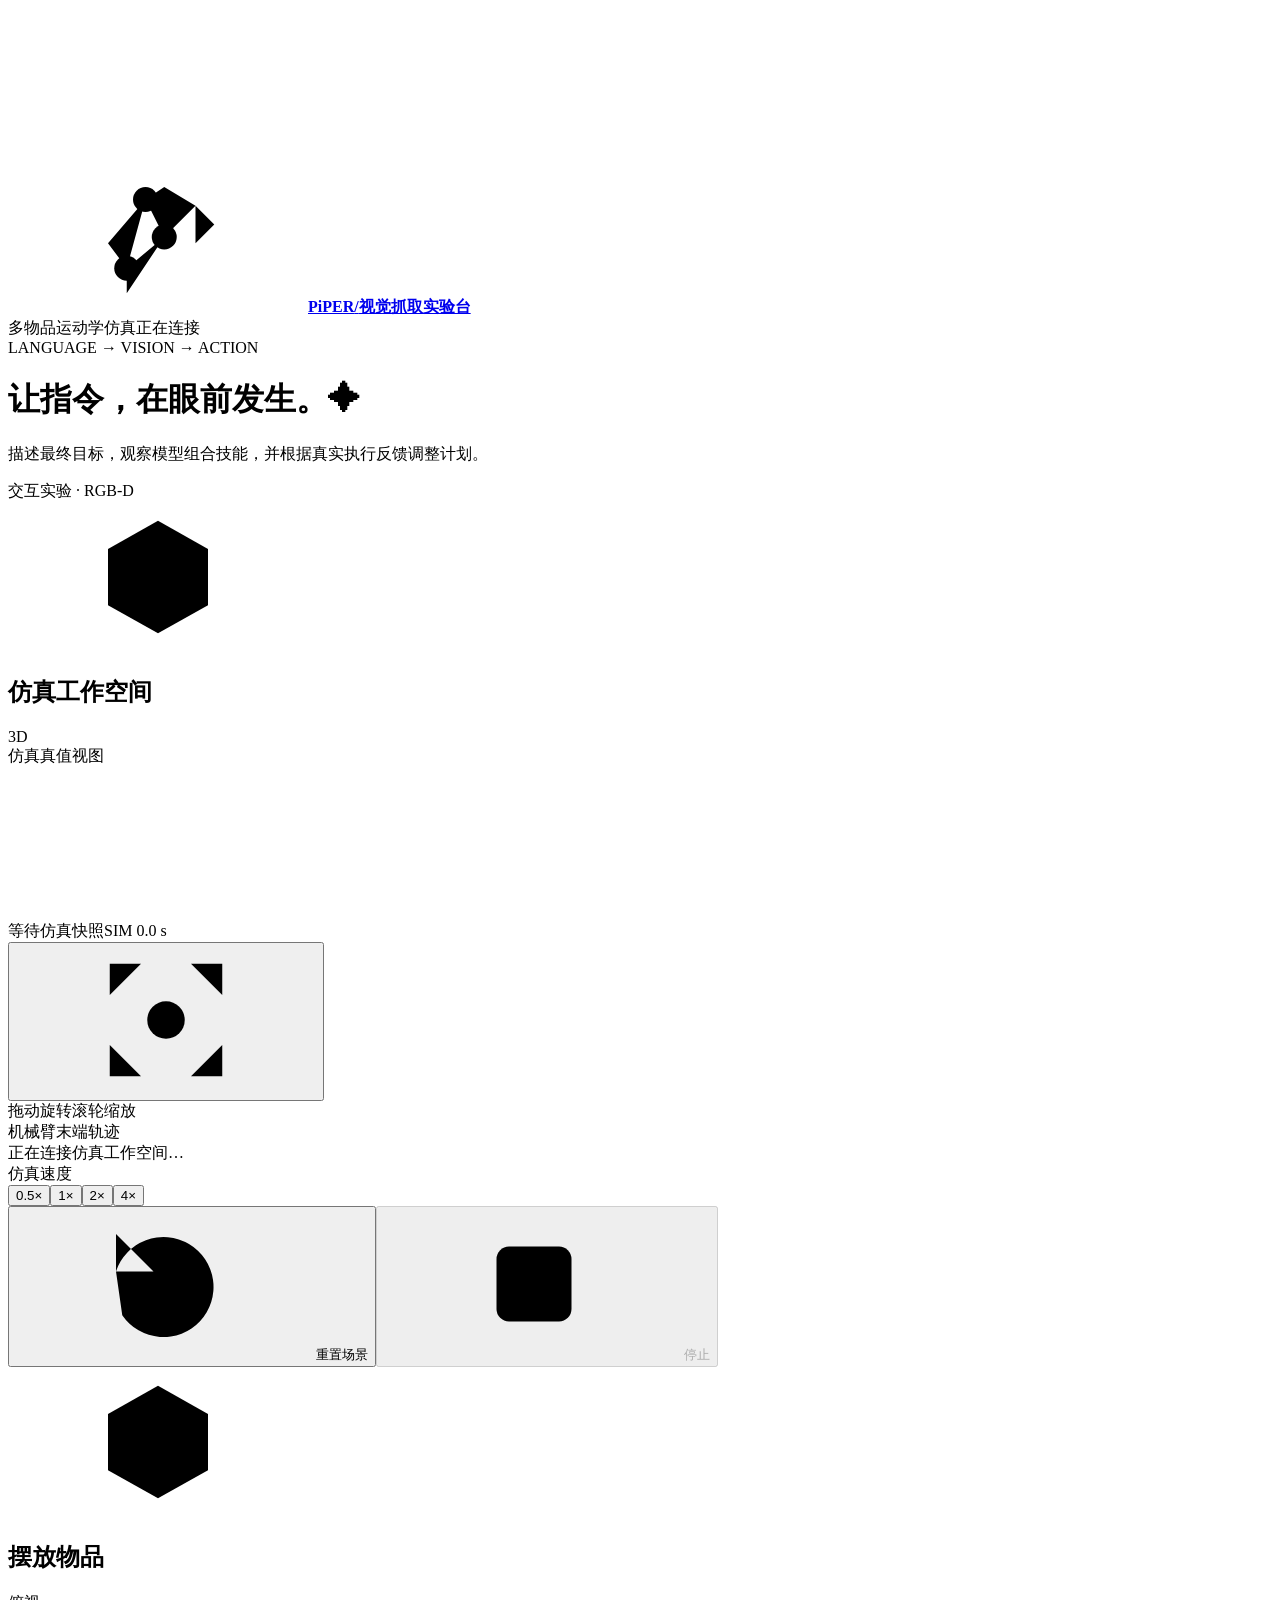
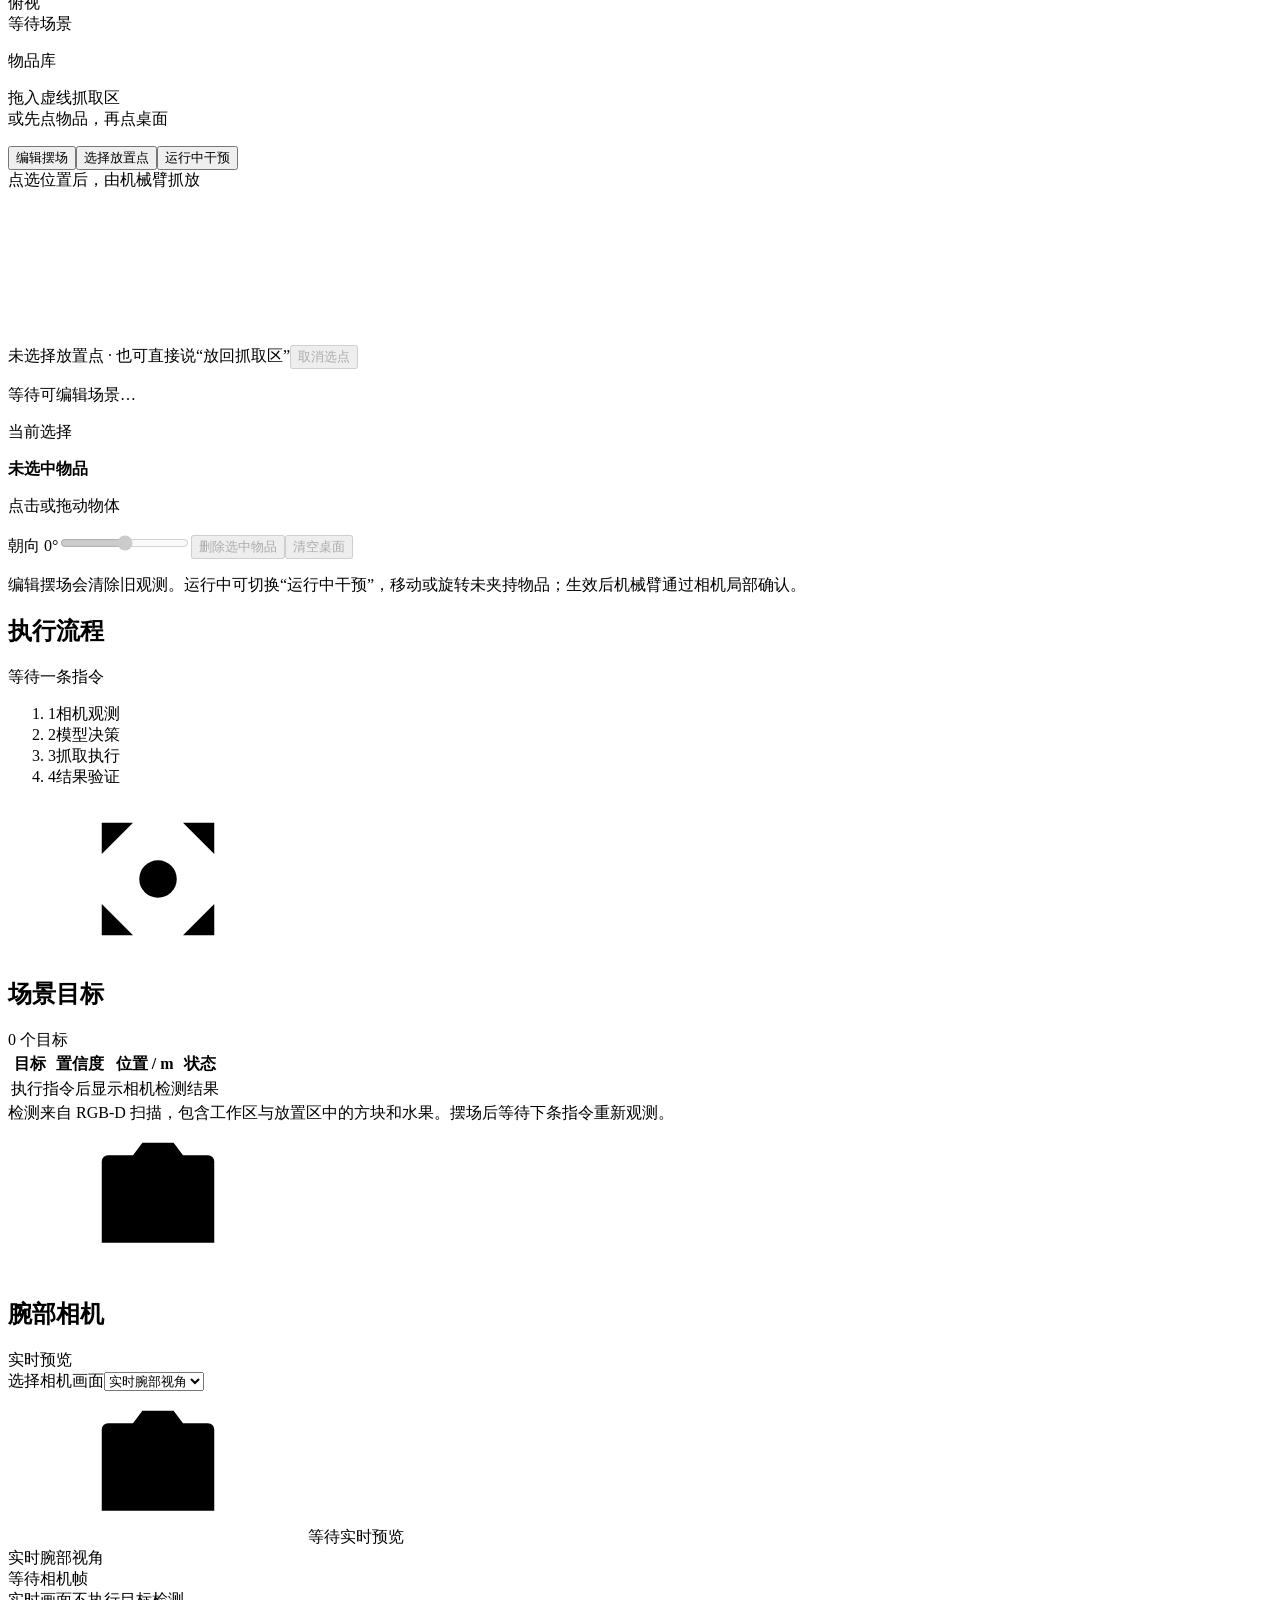
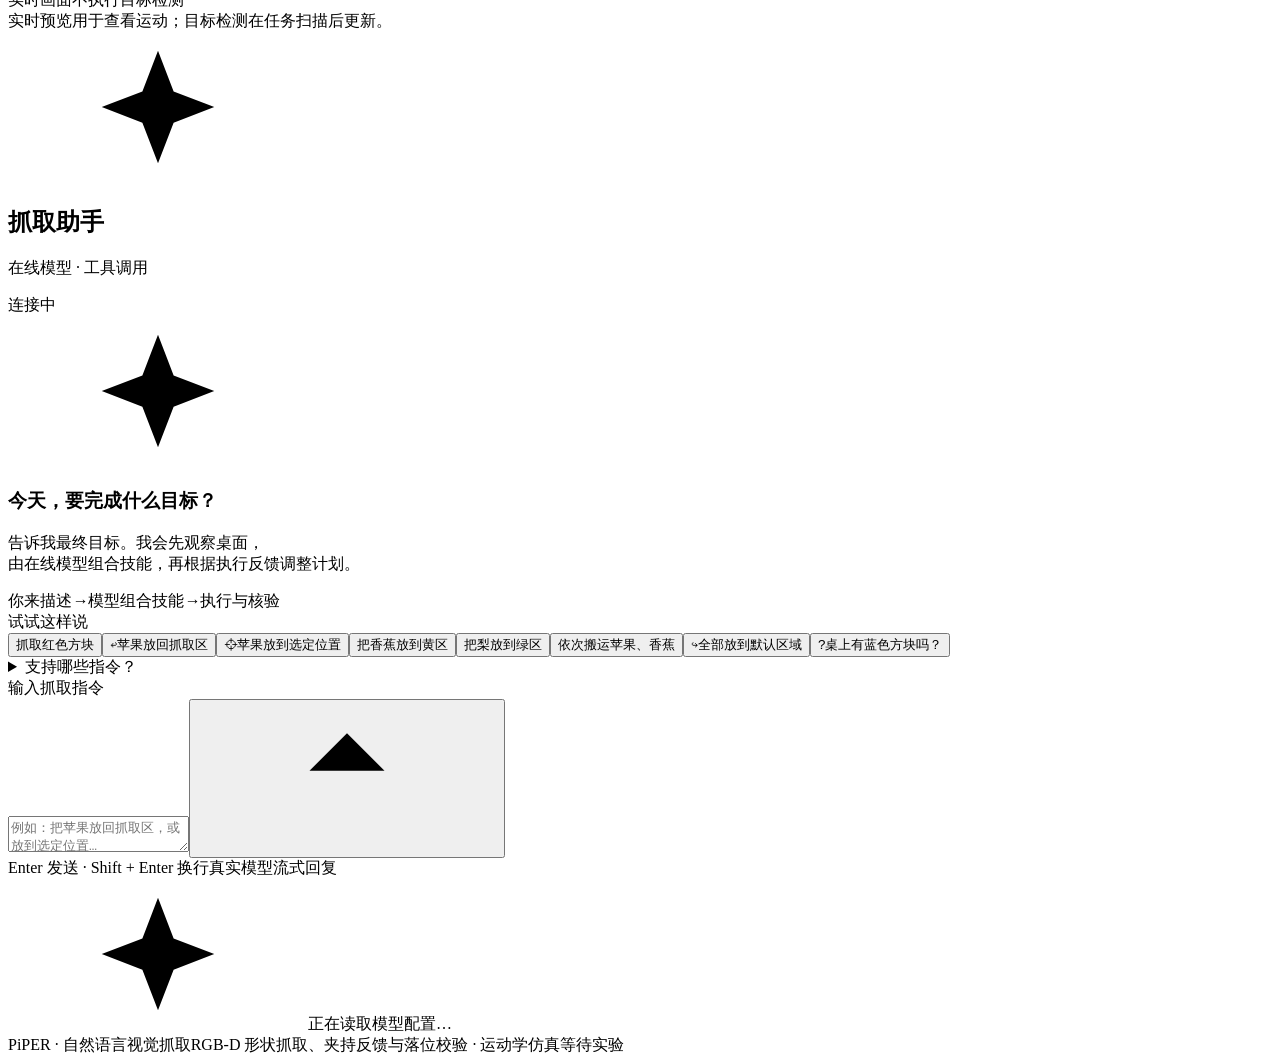
==== commit 47b8d998: "feat: show composed skill plans and live step feedback" ====
--- a/ws/src/cube_task/cube_task/assistant/static/index.html
+++ b/ws/src/cube_task/cube_task/assistant/static/index.html
@@ -28,7 +28,7 @@
   </header>
 
   <main class="page-shell">
-    <div class="page-heading"><div><div class="eyebrow">LANGUAGE → VISION → ACTION</div><h1>让指令，在眼前发生。<span class="heading-dot">✦</span></h1><p>先摆放物品，再描述一个或多个目标，观察机械臂按顺序逐件执行。</p></div><div class="session-label"><span class="session-dot"></span><span>交互实验 · RGB-D</span></div></div>
+    <div class="page-heading"><div><div class="eyebrow">LANGUAGE → VISION → ACTION</div><h1>让指令，在眼前发生。<span class="heading-dot">✦</span></h1><p>描述最终目标，观察模型组合技能，并根据真实执行反馈调整计划。</p></div><div class="session-label"><span class="session-dot"></span><span>交互实验 · RGB-D</span></div></div>
 
     <div class="workbench">
       <section class="simulation-column" aria-label="仿真与观测">
@@ -56,8 +56,11 @@
         </section>
 
         <div class="panel pipeline-panel"><div class="pipeline-heading"><h2>执行流程</h2><span id="stage-message">等待一条指令</span></div><ol class="pipeline" id="pipeline"><li data-stage="observe"><span class="step-number">1</span><span>相机观测</span></li><li data-stage="decide"><span class="step-number">2</span><span>模型决策</span></li><li data-stage="execute"><span class="step-number">3</span><span>抓取执行</span></li><li data-stage="verify"><span class="step-number">4</span><span>结果验证</span></li></ol>
-          <section class="batch-panel" id="batch-panel" hidden aria-label="顺序抓取清单"><div class="batch-heading"><strong>顺序任务</strong><span id="batch-state">等待开始</span><span id="batch-progress">0 / 0 件完成</span></div><p id="batch-message" role="status" aria-live="polite"></p><ol id="batch-items" class="batch-items"></ol><p class="batch-note">逐件使用最新相机观测 · 每件最多恢复 3 次，失败即停止后续任务</p></section>
-          <div class="grasp-feedback" id="grasp-feedback" hidden><div class="feedback-heading"><strong>抓取与夹持反馈</strong><span>运动学模拟检查</span></div><p id="grasp-plan-feedback"></p><ol id="grasp-checks"></ol></div><div class="recovery-banner" id="recovery-banner" hidden role="status" aria-live="polite"><span class="recovery-icon"><svg><use href="#i-reset"/></svg></span><div class="recovery-copy"><strong id="recovery-title">自动恢复</strong><p id="recovery-message"></p><span id="recovery-reason"></span></div><span class="recovery-status" id="recovery-status"></span></div></div>
+          <section class="skill-panel" id="skill-panel" hidden aria-label="模型技能计划"><div class="skill-heading"><strong>模型技能计划</strong><span id="skill-state">等待规划</span><span id="skill-budget"></span></div><p id="skill-goals" class="skill-goals"></p><p id="skill-message" role="status" aria-live="polite"></p><ol id="skill-steps" class="batch-items skill-steps" aria-label="模型规划的实际步骤"></ol><p class="skill-note">按真实反馈逐步执行 · 暂放与单步通过不代表原任务完成 · 最后独立核验所有原目标</p><ol id="skill-feedback" class="skill-feedback" aria-label="最近技能执行反馈"></ol></section>
+          <section class="batch-panel" id="batch-panel" hidden aria-label="顺序抓取清单"><div class="batch-heading"><strong>旧版顺序任务</strong><span id="batch-state">等待开始</span><span id="batch-progress">0 / 0 件完成</span></div><p id="batch-message" role="status" aria-live="polite"></p><ol id="batch-items" class="batch-items"></ol><details class="batch-note"><summary>旧版顺序模式说明</summary><p>正常批量任务仅请求一次模型生成计划；异常时逐件请模型恢复，每件最多尝试 3 次，失败即停止后续物品。此旧模式暂不支持堆叠、单件反复搬运多次。</p></details></section>
+          <div class="grasp-feedback" id="grasp-feedback" hidden><div class="feedback-heading"><strong>抓取与夹持反馈</strong><span>运动学模拟检查</span></div><p id="grasp-plan-feedback"></p><ol id="grasp-checks"></ol></div><div class="recovery-banner" id="recovery-banner" hidden role="status" aria-live="polite"><span class="recovery-icon"><svg><use href="#i-reset"/></svg></span><div class="recovery-copy"><strong id="recovery-title">自动恢复</strong><p id="recovery-message"></p><span id="recovery-reason"></span></div><span class="recovery-status" id="recovery-status"></span></div>
+          <section class="recovery-approval" id="recovery-approval" hidden aria-labelledby="recovery-approval-question"><div class="recovery-approval-heading"><svg aria-hidden="true"><use href="#i-focus"/></svg><span>恢复方案需要你确认</span></div><h3 id="recovery-approval-question"></h3><p id="recovery-approval-message"></p><ol id="recovery-approval-steps"></ol><p class="recovery-approval-status" id="recovery-approval-status" role="status" aria-live="polite"></p><div class="recovery-approval-actions"><button id="recovery-approval-accept" type="button">同意执行</button><button id="recovery-approval-decline" type="button">拒绝并停止</button></div></section>
+          <section class="resume-recovery" id="resume-recovery" hidden aria-label="继续处理当前持物"><p id="resume-recovery-status" role="status" aria-live="polite">保留原目标，先分析恢复方案。</p><button id="resume-recovery-button" type="button">继续处理当前持物</button></section></div>
 
         <div class="observation-grid">
           <section class="panel objects-panel"><div class="panel-heading compact"><div class="panel-title"><svg><use href="#i-focus"/></svg><h2>场景目标</h2></div><span class="count-badge" id="object-count">0 个目标</span></div><div class="table-scroll"><table class="object-table"><thead><tr><th>目标</th><th>置信度</th><th>位置 / m</th><th>状态</th></tr></thead><tbody id="object-table-body"><tr><td colspan="4" class="empty-table">执行指令后显示相机检测结果</td></tr></tbody></table></div><div class="observation-note" id="observation-note">检测来自 RGB-D 扫描，包含工作区与放置区中的方块和水果。摆场后等待下条指令重新观测。</div></section>
@@ -67,9 +70,9 @@
 
       <aside class="panel assistant-panel" aria-label="模型对话">
         <div class="assistant-header"><div class="assistant-heading"><span class="assistant-avatar"><svg><use href="#i-spark"/></svg></span><div><h2>抓取助手</h2><p>在线模型 · 工具调用</p></div></div><span class="model-live" id="model-live"><i></i><span>连接中</span></span></div>
-        <div class="conversation" id="conversation" aria-live="polite" aria-relevant="additions text"><div class="welcome" id="welcome"><div class="welcome-symbol"><svg><use href="#i-spark"/></svg></div><h3>今天，要抓取什么？</h3><p>告诉我一个或多个目标。我会先观察桌面，<br>再由在线模型生成清单，让机械臂逐件执行。</p><div class="welcome-flow"><span>你来描述</span><i>→</i><span>模型列计划</span><i>→</i><span>逐件执行</span></div></div><div id="messages"></div></div>
+        <div class="conversation" id="conversation" aria-live="polite" aria-relevant="additions text"><div class="welcome" id="welcome"><div class="welcome-symbol"><svg><use href="#i-spark"/></svg></div><h3>今天，要完成什么目标？</h3><p>告诉我最终目标。我会先观察桌面，<br>由在线模型组合技能，再根据执行反馈调整计划。</p><div class="welcome-flow"><span>你来描述</span><i>→</i><span>模型组合技能</span><i>→</i><span>执行与核验</span></div></div><div id="messages"></div></div>
         <div class="task-result" id="task-result" hidden></div>
-        <div class="command-area"><div class="sample-label">试试这样说</div><div class="sample-commands"><button data-instruction="抓取红色方块"><i class="swatch red"></i>抓取红色方块</button><button data-instruction="把苹果放回抓取区"><span class="query-mark">↩</span>苹果放回抓取区</button><button data-instruction="把苹果放到选定位置"><span class="query-mark">⌖</span>苹果放到选定位置</button><button data-instruction="把香蕉放到黄色区域"><i class="swatch banana"></i>把香蕉放到黄区</button><button data-instruction="把梨放到绿色区域"><i class="swatch pear"></i>把梨放到绿区</button><button data-instruction="依次把苹果和香蕉放到红色区域"><i class="swatch apple"></i>依次搬运苹果、香蕉</button><button data-instruction="把所有物品放到各自默认区域"><span class="query-mark">↪</span>全部放到默认区域</button><button data-instruction="桌上有蓝色方块吗？"><span class="query-mark">?</span>桌上有蓝色方块吗？</button></div><details class="command-help"><summary>支持哪些指令？</summary><div><p>可一次指定一个或多个物品：三色方块、苹果、香蕉或梨。机械臂逐件搬运，不会同时抓多个。水果先从物品库拖入抓取区；每类最多一件，桌面最多六件。</p><p>可指定红、绿、黄色区域，例如“把香蕉放到红色区域”。未指定时苹果进红区、梨进绿区、香蕉进黄区，方块进同色区域。</p><p>“把苹果放回抓取区”会自动找空位。精确放置时，先在俯视图切换“选择放置点”，再点击桌面并说“把苹果放到选定位置”；也可明确给出桌面 XY 坐标，例如“把苹果放到 X=0.30、Y=0.08 米”。点选不会直接移动物品。</p><p>指定点会检查桌面支撑、物品占位和机械臂可达性。空间不够或无法到达时会说明原因，不能自动换到别处；抓取区请求则可在区域内另找空位。</p><p>多物品可说“依次把苹果和香蕉放到红色区域”，或“把所有物品放到各自默认区域”。按清单顺序执行，逐件使用最新相机观测重新确认目标，缺失或存在歧义时停止。</p><p>任务运行时可在俯视图切换“运行中干预”，拖动或旋转未夹持物品；不能增删物品或移动机械臂正在夹持的物品。干预会在仿真步间生效，原任务随后通过相机确认变化。</p><p>正常批量任务仅请求一次模型生成计划；异常时逐件请模型恢复，每件最多尝试 3 次，失败即停止后续物品。清单进度、恢复过程及模型实时回复会显示在界面中。</p><p>提问只读，例如“香蕉在哪里？”或“桌上有苹果吗？”。“拿起”会执行完整抓取与放置，不会停在夹持状态。暂不支持堆叠、单件反复搬运多次、关节运动指令。</p><p class="command-help-important">停止/重置使用按钮。停止会中止恢复流程；输入“停止”不能打断正在执行的任务。</p></div></details><form id="command-form"><label class="sr-only" for="instruction">输入抓取指令</label><div class="input-wrap"><textarea id="instruction" rows="2" maxlength="1500" placeholder="例如：把苹果放回抓取区，或放到选定位置…"></textarea><button id="send-button" type="submit" title="发送指令" aria-label="发送指令"><svg><use href="#i-arrow"/></svg></button></div><div class="input-hint"><span id="command-hint">Enter 发送 · Shift + Enter 换行</span><span class="live-text"><i></i>真实模型流式回复</span></div></form><div class="inline-error" id="inline-error" role="alert" hidden></div></div>
+        <div class="command-area"><div class="sample-label">试试这样说</div><div class="sample-commands"><button data-instruction="抓取红色方块"><i class="swatch red"></i>抓取红色方块</button><button data-instruction="把苹果放回抓取区"><span class="query-mark">↩</span>苹果放回抓取区</button><button data-instruction="把苹果放到选定位置"><span class="query-mark">⌖</span>苹果放到选定位置</button><button data-instruction="把香蕉放到黄色区域"><i class="swatch banana"></i>把香蕉放到黄区</button><button data-instruction="把梨放到绿色区域"><i class="swatch pear"></i>把梨放到绿区</button><button data-instruction="依次把苹果和香蕉放到红色区域"><i class="swatch apple"></i>依次搬运苹果、香蕉</button><button data-instruction="把所有物品放到各自默认区域"><span class="query-mark">↪</span>全部放到默认区域</button><button data-instruction="桌上有蓝色方块吗？"><span class="query-mark">?</span>桌上有蓝色方块吗？</button></div><details class="command-help"><summary>支持哪些指令？</summary><div><p>可一次指定一个或多个物品：三色方块、苹果、香蕉或梨。机械臂逐件搬运，不会同时抓多个。水果先从物品库拖入抓取区；每类最多一件，桌面最多六件。</p><p>可指定红、绿、黄色区域，例如“把香蕉放到红色区域”。未指定时苹果进红区、梨进绿区、香蕉进黄区，方块进同色区域。</p><p>“把苹果放回抓取区”会自动找空位。精确放置时，先在俯视图切换“选择放置点”，再点击桌面并说“把苹果放到选定位置”；也可明确给出桌面 XY 坐标，例如“把苹果放到 X=0.30、Y=0.08 米”。点选不会直接移动物品。</p><p>指定点会检查桌面支撑、物品占位和机械臂可达性。空间不够或无法到达时会说明原因，不能自动换到别处；抓取区请求则可在区域内另找空位。</p><p>多物品可说“依次把苹果和香蕉放到红色区域”，或“把所有物品放到各自默认区域”。模型会组合观察、抓取保持、放置、搬移、验证等技能；允许同一物品多次搬移，也可先移开障碍再完成原目标。改变其他物品布局或暂改目的地前需要人工确认。</p><p>任务运行时可在俯视图切换“运行中干预”，在整个桌面拖动或旋转未夹持物品，包括抓取区以外；不能增删物品或移动机械臂正在夹持的物品。干预会在仿真步间生效，原任务随后通过相机确认变化。</p><p>模型技能计划会显示实际步骤、当前执行位置和失败反馈。模型可根据新观测重新规划；暂放不等于完成原任务，全部最终目标需独立核验。需要人工选择时仅点击“同意执行”或“拒绝并停止”，模型回复不会代替你的确认。</p><p>提问只读，例如“香蕉在哪里？”或“桌上有苹果吗？”。抓取保持与放置是独立技能，任务完成需空夹爪且最终落位通过核验。暂不支持堆叠或关节运动指令。</p><p class="command-help-important">停止/重置使用按钮。停止会中止恢复流程；输入“停止”不能打断正在执行的任务。</p></div></details><form id="command-form"><label class="sr-only" for="instruction">输入抓取指令</label><div class="input-wrap"><textarea id="instruction" rows="2" maxlength="1500" placeholder="例如：把苹果放回抓取区，或放到选定位置…"></textarea><button id="send-button" type="submit" title="发送指令" aria-label="发送指令"><svg><use href="#i-arrow"/></svg></button></div><div class="input-hint"><span id="command-hint">Enter 发送 · Shift + Enter 换行</span><span class="live-text"><i></i>真实模型流式回复</span></div></form><div class="inline-error" id="inline-error" role="alert" hidden></div></div>
         <div class="provider-footer"><svg><use href="#i-spark"/></svg><span id="provider-info">正在读取模型配置…</span><span class="footer-status" id="provider-status"></span></div>
       </aside>
     </div>
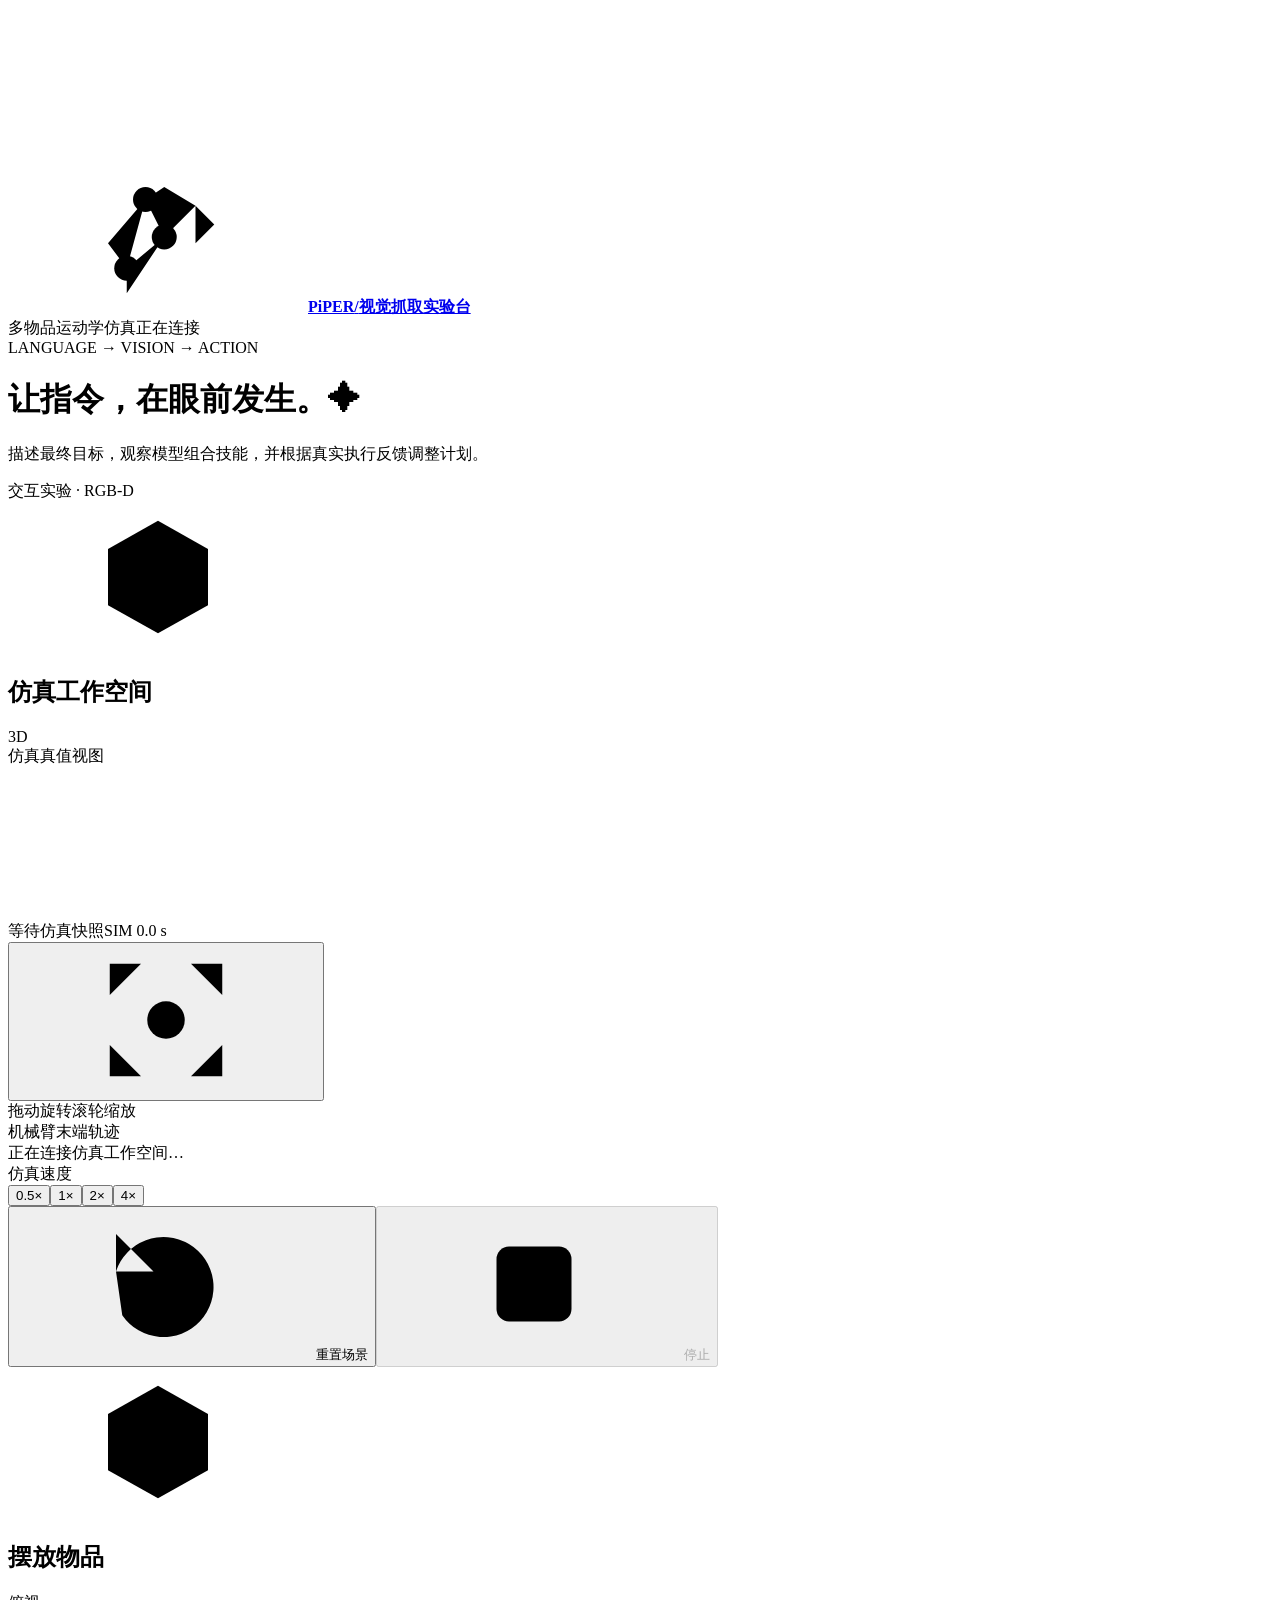
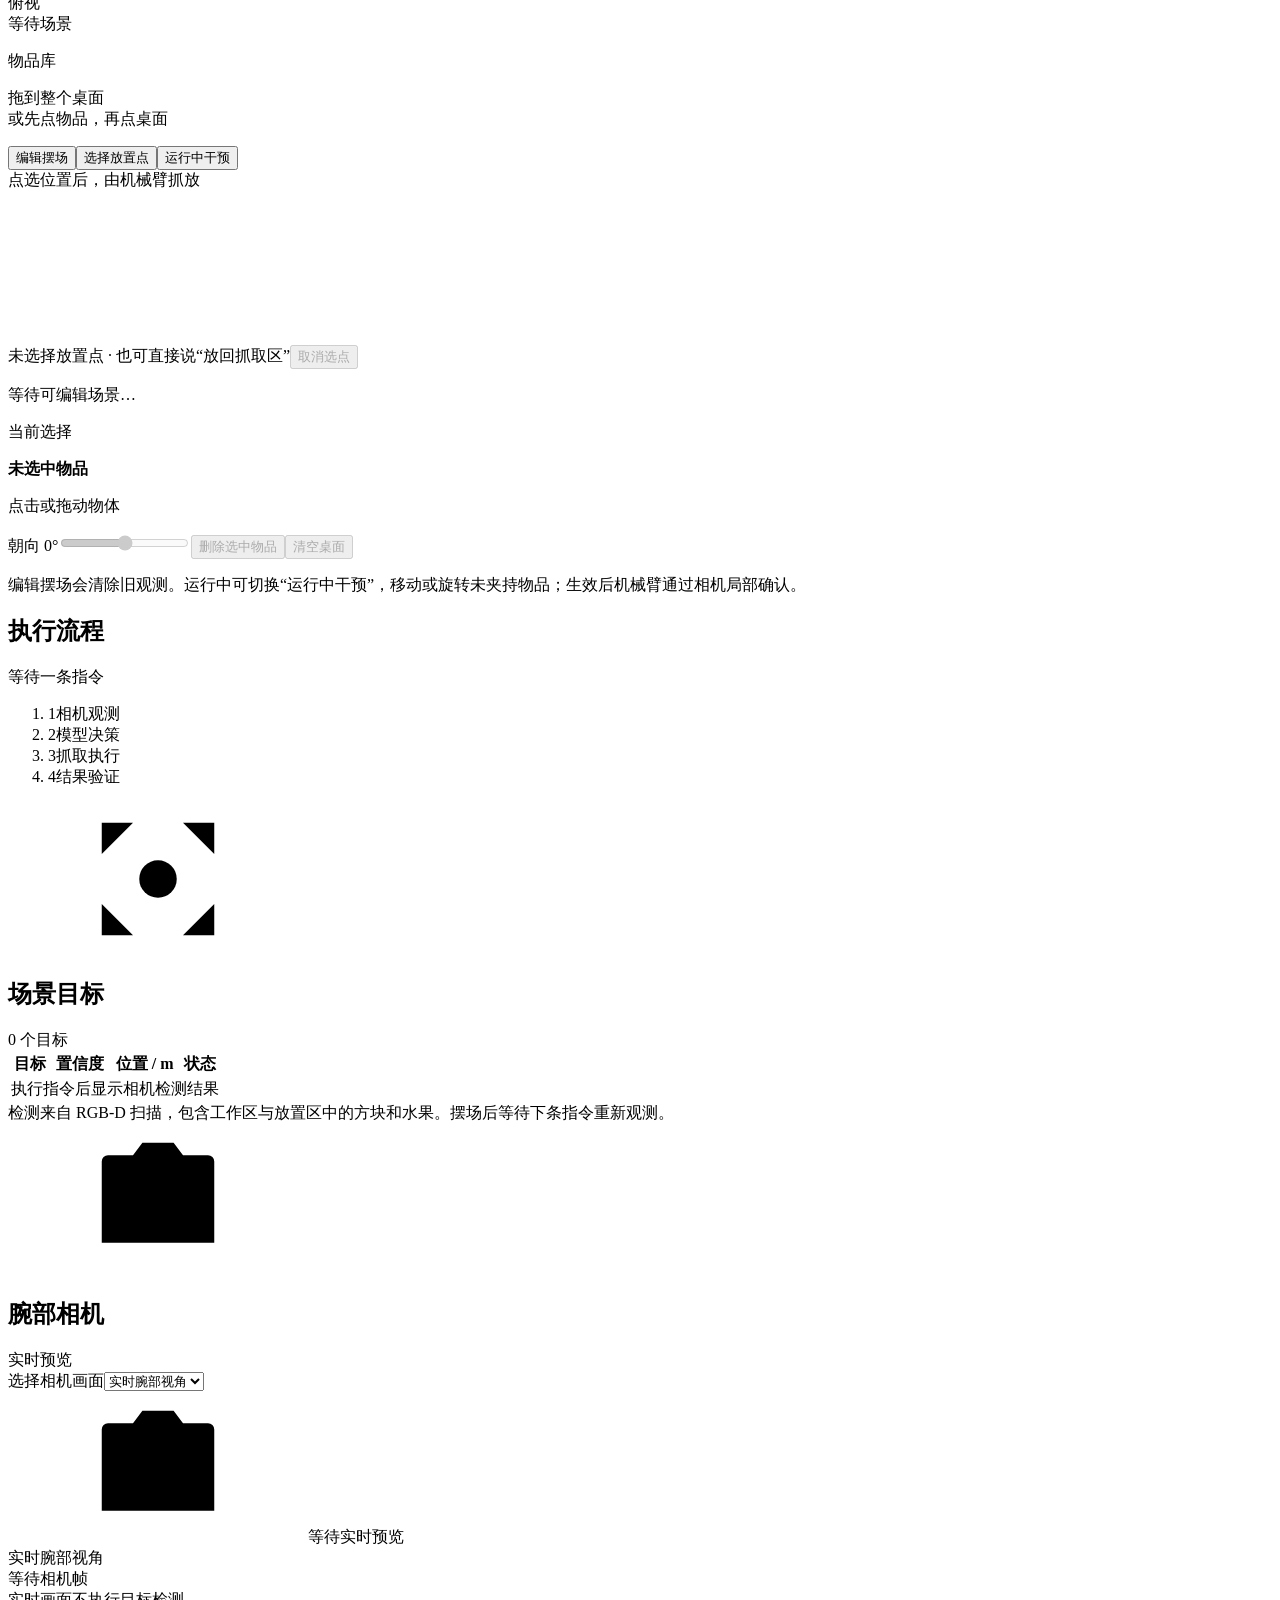
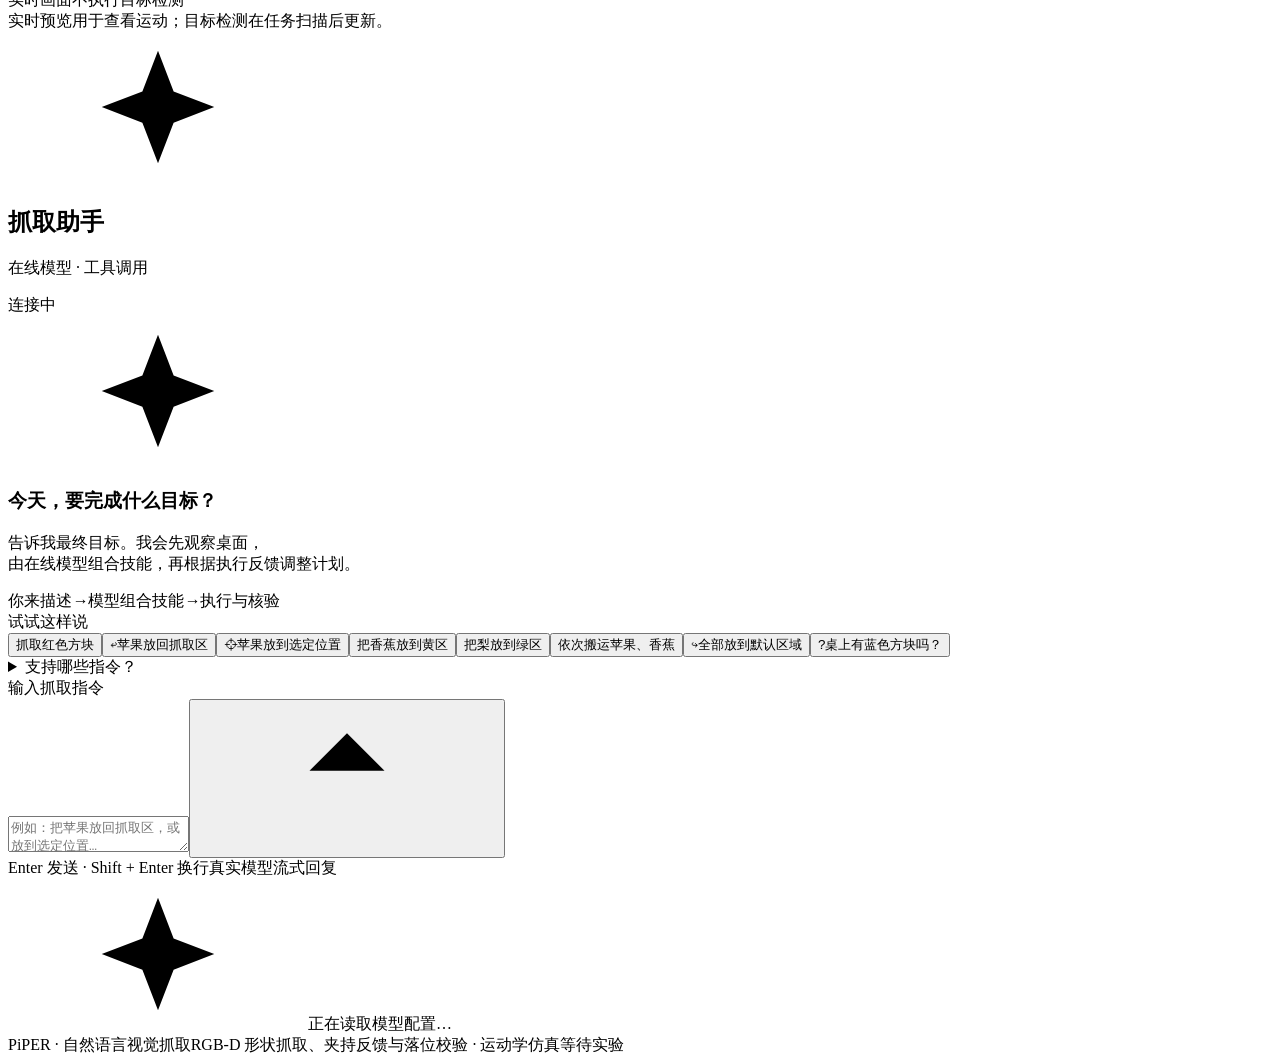
==== commit 78093720: "fix: use the full tabletop for every manual layout edit" ====
--- a/ws/src/cube_task/cube_task/assistant/static/index.html
+++ b/ws/src/cube_task/cube_task/assistant/static/index.html
@@ -48,7 +48,7 @@
         <section class="panel editor-panel" aria-label="交互摆放物品">
           <div class="panel-heading compact"><div class="panel-title"><svg><use href="#i-cube"/></svg><h2>摆放物品</h2><span class="small-tag">俯视</span></div><span class="count-badge" id="editor-count">等待场景</span></div>
           <div class="editor-content">
-            <div class="editor-library"><p class="editor-label">物品库</p><div id="object-library" class="object-library"></div><p class="editor-library-note">拖入虚线抓取区<br>或先点物品，再点桌面</p></div>
+            <div class="editor-library"><p class="editor-label">物品库</p><div id="object-library" class="object-library"></div><p class="editor-library-note">拖到整个桌面<br>或先点物品，再点桌面</p></div>
             <div class="editor-map-column"><div class="editor-map-tools" aria-label="俯视图操作模式"><div class="editor-modes"><button id="editor-mode-edit" type="button" class="active" aria-pressed="true">编辑摆场</button><button id="editor-mode-place" type="button" aria-pressed="false">选择放置点</button><button id="editor-mode-intervene" type="button" aria-pressed="false">运行中干预</button></div><span>点选位置后，由机械臂抓放</span></div><div class="editor-map-wrap" id="editor-map-wrap"><canvas id="editor-canvas" tabindex="0" aria-label="俯视桌面。编辑模式可摆放物体；选择放置点只选择落点；运行中干预可移动或旋转未夹持物品，模拟现场变化。"></canvas><div id="editor-lock" class="editor-lock" hidden><span>执行过程中暂不能编辑</span></div></div><div class="editor-destination"><span id="editor-destination-info" role="status" aria-live="polite">未选择放置点 · 也可直接说“放回抓取区”</span><button id="editor-destination-clear" type="button" disabled>取消选点</button></div><p id="editor-hint" class="editor-hint" role="status" aria-live="polite">等待可编辑场景…</p></div>
             <div class="editor-selection"><p class="editor-label">当前选择</p><strong id="editor-selected-name">未选中物品</strong><p id="editor-selected-position">点击或拖动物体</p><label for="editor-yaw">朝向 <output id="editor-yaw-value" for="editor-yaw">0°</output></label><input id="editor-yaw" type="range" min="-180" max="180" step="5" value="0" disabled><button id="editor-delete" class="editor-button" disabled>删除选中物品</button><button id="editor-clear" class="editor-button secondary" disabled>清空桌面</button><p class="editor-note">编辑摆场会清除旧观测。运行中可切换“运行中干预”，移动或旋转未夹持物品；生效后机械臂通过相机局部确认。</p></div>
           </div>
@@ -72,7 +72,7 @@
         <div class="assistant-header"><div class="assistant-heading"><span class="assistant-avatar"><svg><use href="#i-spark"/></svg></span><div><h2>抓取助手</h2><p>在线模型 · 工具调用</p></div></div><span class="model-live" id="model-live"><i></i><span>连接中</span></span></div>
         <div class="conversation" id="conversation" aria-live="polite" aria-relevant="additions text"><div class="welcome" id="welcome"><div class="welcome-symbol"><svg><use href="#i-spark"/></svg></div><h3>今天，要完成什么目标？</h3><p>告诉我最终目标。我会先观察桌面，<br>由在线模型组合技能，再根据执行反馈调整计划。</p><div class="welcome-flow"><span>你来描述</span><i>→</i><span>模型组合技能</span><i>→</i><span>执行与核验</span></div></div><div id="messages"></div></div>
         <div class="task-result" id="task-result" hidden></div>
-        <div class="command-area"><div class="sample-label">试试这样说</div><div class="sample-commands"><button data-instruction="抓取红色方块"><i class="swatch red"></i>抓取红色方块</button><button data-instruction="把苹果放回抓取区"><span class="query-mark">↩</span>苹果放回抓取区</button><button data-instruction="把苹果放到选定位置"><span class="query-mark">⌖</span>苹果放到选定位置</button><button data-instruction="把香蕉放到黄色区域"><i class="swatch banana"></i>把香蕉放到黄区</button><button data-instruction="把梨放到绿色区域"><i class="swatch pear"></i>把梨放到绿区</button><button data-instruction="依次把苹果和香蕉放到红色区域"><i class="swatch apple"></i>依次搬运苹果、香蕉</button><button data-instruction="把所有物品放到各自默认区域"><span class="query-mark">↪</span>全部放到默认区域</button><button data-instruction="桌上有蓝色方块吗？"><span class="query-mark">?</span>桌上有蓝色方块吗？</button></div><details class="command-help"><summary>支持哪些指令？</summary><div><p>可一次指定一个或多个物品：三色方块、苹果、香蕉或梨。机械臂逐件搬运，不会同时抓多个。水果先从物品库拖入抓取区；每类最多一件，桌面最多六件。</p><p>可指定红、绿、黄色区域，例如“把香蕉放到红色区域”。未指定时苹果进红区、梨进绿区、香蕉进黄区，方块进同色区域。</p><p>“把苹果放回抓取区”会自动找空位。精确放置时，先在俯视图切换“选择放置点”，再点击桌面并说“把苹果放到选定位置”；也可明确给出桌面 XY 坐标，例如“把苹果放到 X=0.30、Y=0.08 米”。点选不会直接移动物品。</p><p>指定点会检查桌面支撑、物品占位和机械臂可达性。空间不够或无法到达时会说明原因，不能自动换到别处；抓取区请求则可在区域内另找空位。</p><p>多物品可说“依次把苹果和香蕉放到红色区域”，或“把所有物品放到各自默认区域”。模型会组合观察、抓取保持、放置、搬移、验证等技能；允许同一物品多次搬移，也可先移开障碍再完成原目标。改变其他物品布局或暂改目的地前需要人工确认。</p><p>任务运行时可在俯视图切换“运行中干预”，在整个桌面拖动或旋转未夹持物品，包括抓取区以外；不能增删物品或移动机械臂正在夹持的物品。干预会在仿真步间生效，原任务随后通过相机确认变化。</p><p>模型技能计划会显示实际步骤、当前执行位置和失败反馈。模型可根据新观测重新规划；暂放不等于完成原任务，全部最终目标需独立核验。需要人工选择时仅点击“同意执行”或“拒绝并停止”，模型回复不会代替你的确认。</p><p>提问只读，例如“香蕉在哪里？”或“桌上有苹果吗？”。抓取保持与放置是独立技能，任务完成需空夹爪且最终落位通过核验。暂不支持堆叠或关节运动指令。</p><p class="command-help-important">停止/重置使用按钮。停止会中止恢复流程；输入“停止”不能打断正在执行的任务。</p></div></details><form id="command-form"><label class="sr-only" for="instruction">输入抓取指令</label><div class="input-wrap"><textarea id="instruction" rows="2" maxlength="1500" placeholder="例如：把苹果放回抓取区，或放到选定位置…"></textarea><button id="send-button" type="submit" title="发送指令" aria-label="发送指令"><svg><use href="#i-arrow"/></svg></button></div><div class="input-hint"><span id="command-hint">Enter 发送 · Shift + Enter 换行</span><span class="live-text"><i></i>真实模型流式回复</span></div></form><div class="inline-error" id="inline-error" role="alert" hidden></div></div>
+        <div class="command-area"><div class="sample-label">试试这样说</div><div class="sample-commands"><button data-instruction="抓取红色方块"><i class="swatch red"></i>抓取红色方块</button><button data-instruction="把苹果放回抓取区"><span class="query-mark">↩</span>苹果放回抓取区</button><button data-instruction="把苹果放到选定位置"><span class="query-mark">⌖</span>苹果放到选定位置</button><button data-instruction="把香蕉放到黄色区域"><i class="swatch banana"></i>把香蕉放到黄区</button><button data-instruction="把梨放到绿色区域"><i class="swatch pear"></i>把梨放到绿区</button><button data-instruction="依次把苹果和香蕉放到红色区域"><i class="swatch apple"></i>依次搬运苹果、香蕉</button><button data-instruction="把所有物品放到各自默认区域"><span class="query-mark">↪</span>全部放到默认区域</button><button data-instruction="桌上有蓝色方块吗？"><span class="query-mark">?</span>桌上有蓝色方块吗？</button></div><details class="command-help"><summary>支持哪些指令？</summary><div><p>可一次指定一个或多个物品：三色方块、苹果、香蕉或梨。机械臂逐件搬运，不会同时抓多个。水果先从物品库拖到桌面；每类最多一件，桌面最多六件。手动摆场可在放置区内或跨区，完整轮廓须留在桌内并与其他物品保持间隙。</p><p>可指定红、绿、黄色区域，例如“把香蕉放到红色区域”。未指定时苹果进红区、梨进绿区、香蕉进黄区，方块进同色区域。</p><p>“把苹果放回抓取区”会自动找空位。精确放置时，先在俯视图切换“选择放置点”，再点击桌面并说“把苹果放到选定位置”；也可明确给出桌面 XY 坐标，例如“把苹果放到 X=0.30、Y=0.08 米”。点选不会直接移动物品。</p><p>指定点会检查桌面支撑、物品占位和机械臂可达性。空间不够或无法到达时会说明原因，不能自动换到别处；抓取区请求则可在区域内另找空位。</p><p>多物品可说“依次把苹果和香蕉放到红色区域”，或“把所有物品放到各自默认区域”。模型会组合观察、抓取保持、放置、搬移、验证等技能；允许同一物品多次搬移，也可先移开障碍再完成原目标。改变其他物品布局或暂改目的地前需要人工确认。</p><p>任务运行时可在俯视图切换“运行中干预”，在整个桌面拖动或旋转未夹持物品，包括抓取区以外；不能增删物品或移动机械臂正在夹持的物品。干预会在仿真步间生效，原任务随后通过相机确认变化。</p><p>模型技能计划会显示实际步骤、当前执行位置和失败反馈。模型可根据新观测重新规划；暂放不等于完成原任务，全部最终目标需独立核验。需要人工选择时仅点击“同意执行”或“拒绝并停止”，模型回复不会代替你的确认。</p><p>提问只读，例如“香蕉在哪里？”或“桌上有苹果吗？”。抓取保持与放置是独立技能，任务完成需空夹爪且最终落位通过核验。暂不支持堆叠或关节运动指令。</p><p class="command-help-important">停止/重置使用按钮。停止会中止恢复流程；输入“停止”不能打断正在执行的任务。</p></div></details><form id="command-form"><label class="sr-only" for="instruction">输入抓取指令</label><div class="input-wrap"><textarea id="instruction" rows="2" maxlength="1500" placeholder="例如：把苹果放回抓取区，或放到选定位置…"></textarea><button id="send-button" type="submit" title="发送指令" aria-label="发送指令"><svg><use href="#i-arrow"/></svg></button></div><div class="input-hint"><span id="command-hint">Enter 发送 · Shift + Enter 换行</span><span class="live-text"><i></i>真实模型流式回复</span></div></form><div class="inline-error" id="inline-error" role="alert" hidden></div></div>
         <div class="provider-footer"><svg><use href="#i-spark"/></svg><span id="provider-info">正在读取模型配置…</span><span class="footer-status" id="provider-status"></span></div>
       </aside>
     </div>
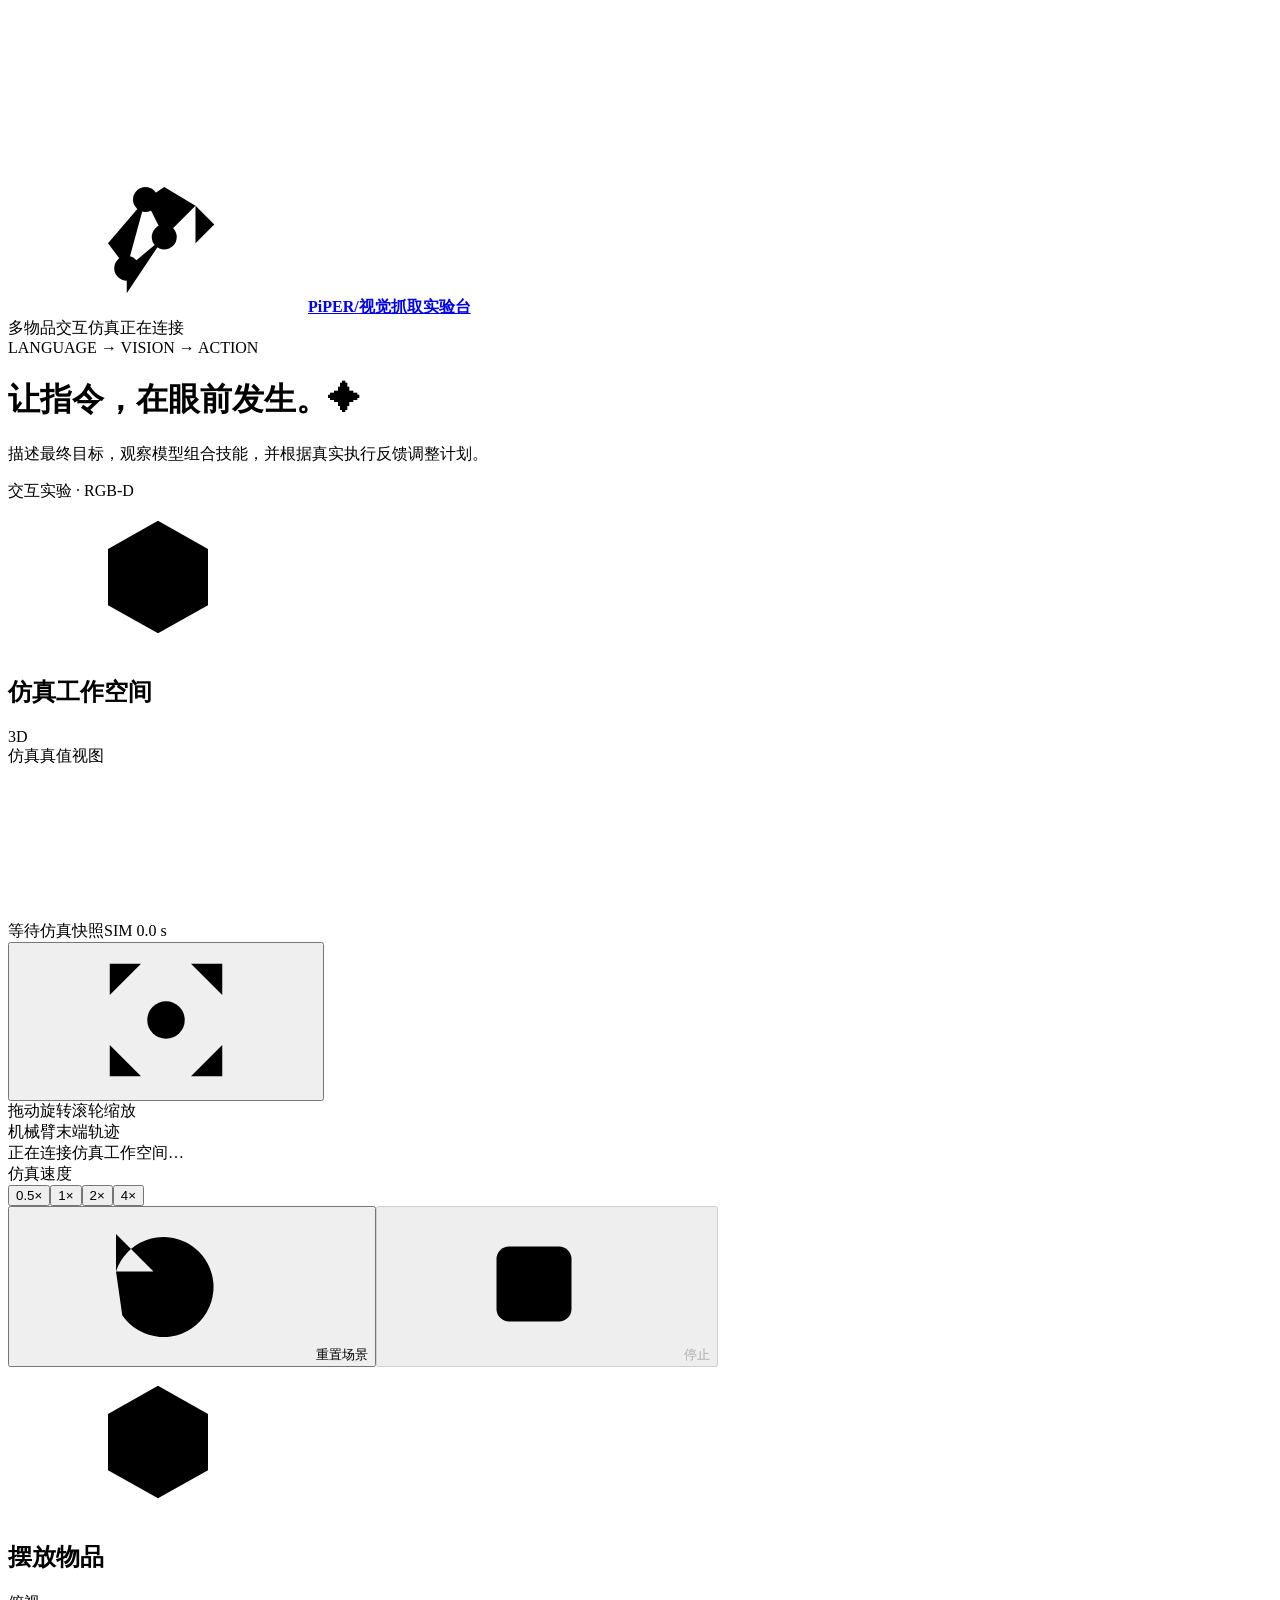
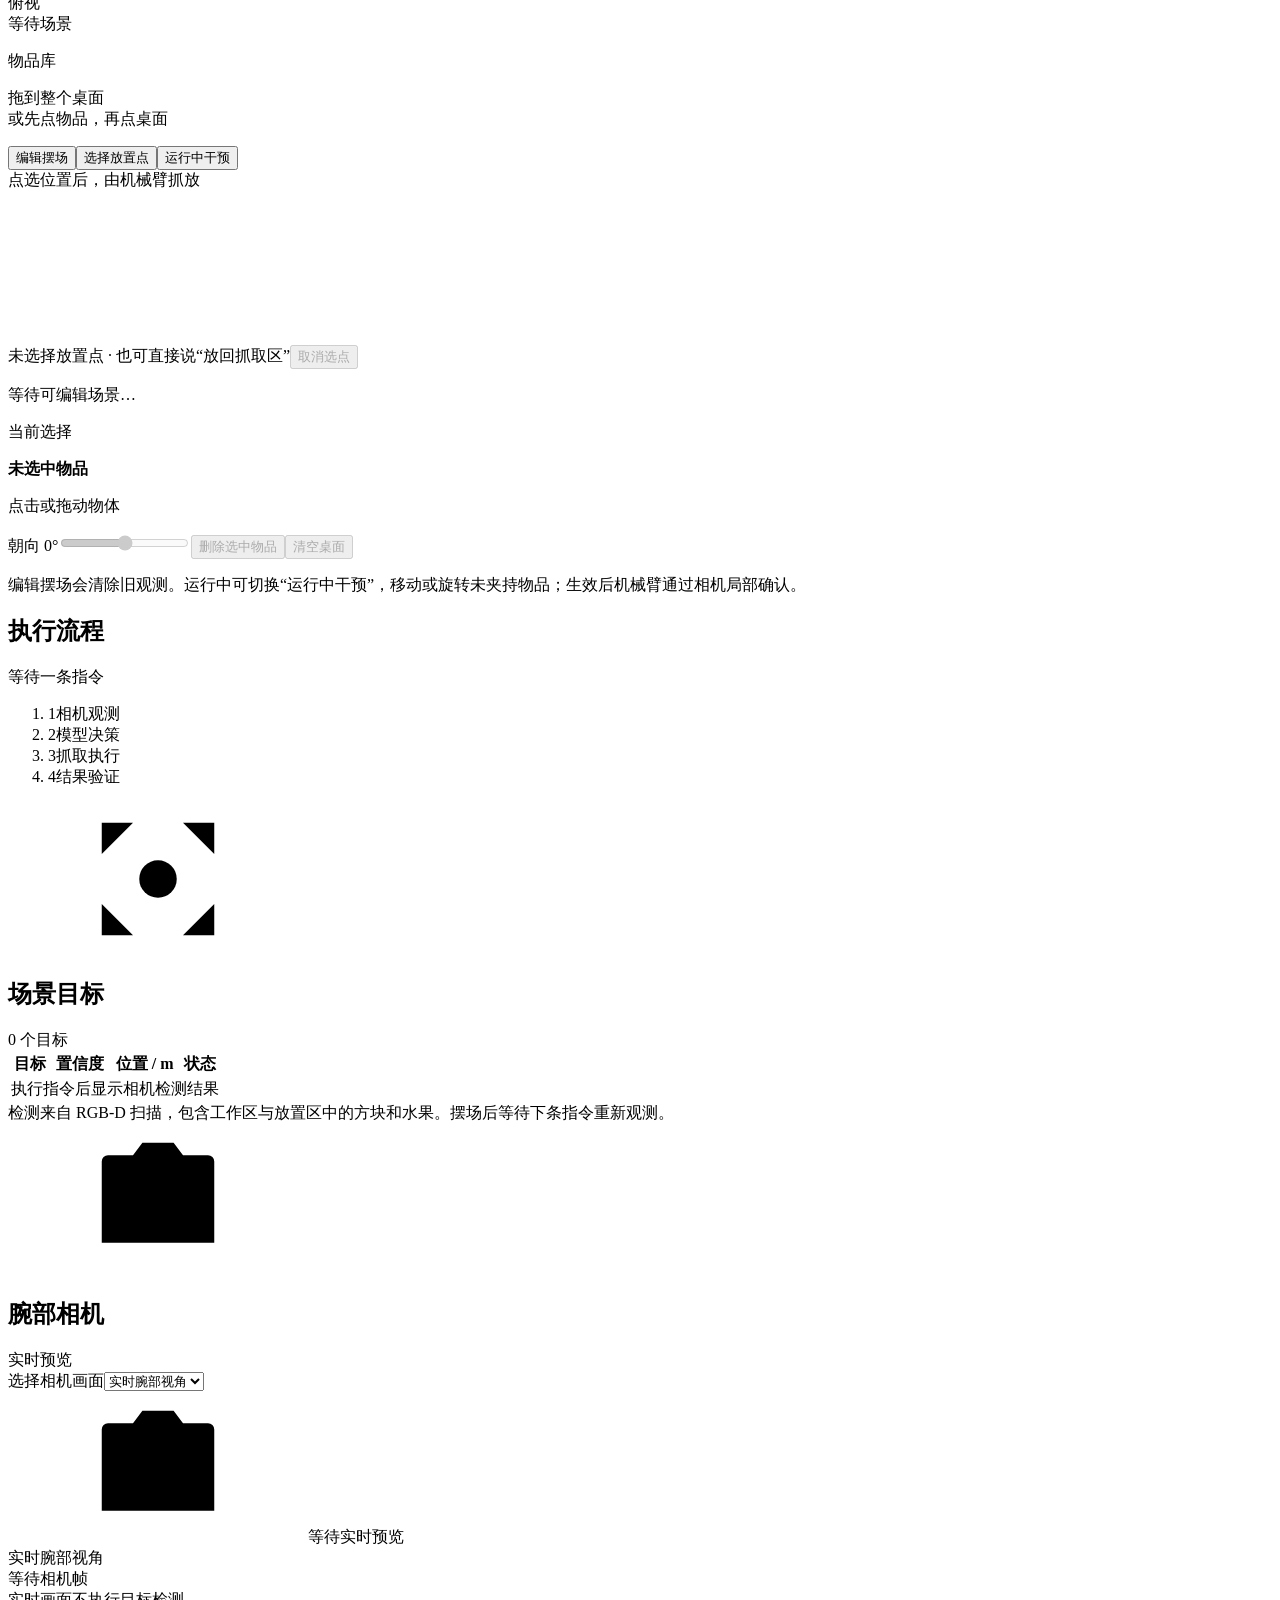
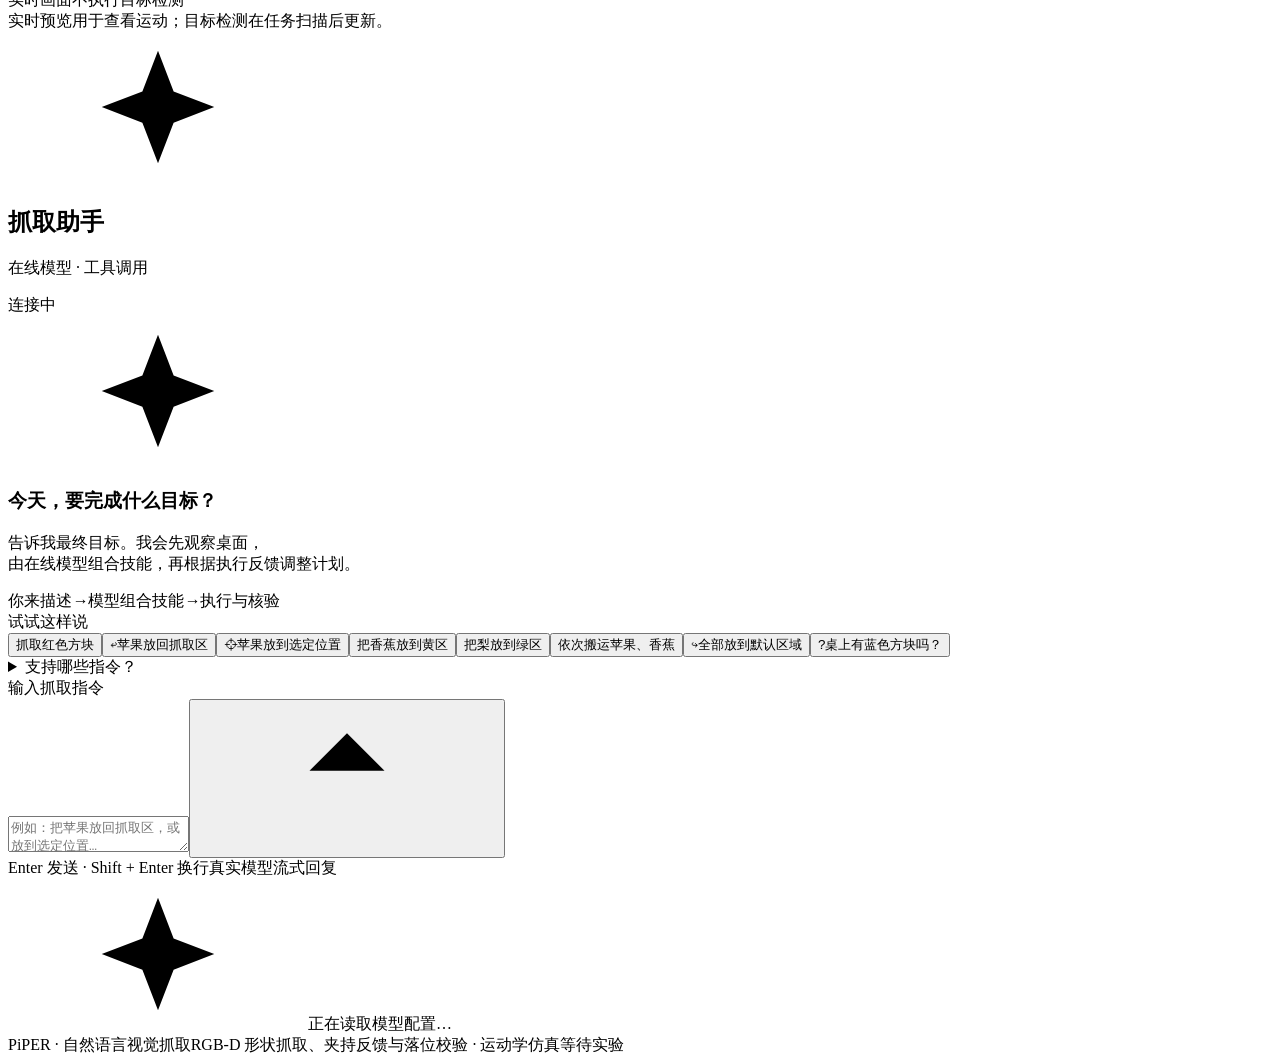
==== commit 0c543edd: "feat: execute camera-grounded stacking with MuJoCo contact dynamics" ====
--- a/ws/src/cube_task/cube_task/assistant/static/index.html
+++ b/ws/src/cube_task/cube_task/assistant/static/index.html
@@ -24,11 +24,11 @@
 
   <header class="topbar">
     <a class="brand" href="/" aria-label="PiPER 视觉抓取实验台首页"><span class="brand-mark"><svg><use href="#i-robot"/></svg></span><strong>PiPER<span class="brand-divider">/</span><span class="brand-sub">视觉抓取实验台</span></strong></a>
-    <div class="topbar-right"><span class="mode-badge"><span></span>多物品运动学仿真</span><span class="connection" id="connection"><i></i><span id="connection-text">正在连接</span></span></div>
+    <div class="topbar-right"><span class="mode-badge"><span></span><span id="simulation-mode-label">多物品交互仿真</span></span><span class="connection" id="connection"><i></i><span id="connection-text">正在连接</span></span></div>
   </header>
 
   <main class="page-shell">
-    <div class="page-heading"><div><div class="eyebrow">LANGUAGE → VISION → ACTION</div><h1>让指令，在眼前发生。<span class="heading-dot">✦</span></h1><p>描述最终目标，观察模型组合技能，并根据真实执行反馈调整计划。</p></div><div class="session-label"><span class="session-dot"></span><span>交互实验 · RGB-D</span></div></div>
+    <div class="page-heading"><div><div class="eyebrow">LANGUAGE → VISION → ACTION</div><h1>让指令，在眼前发生。<span class="heading-dot">✦</span></h1><p>描述最终目标，观察模型组合技能，并根据真实执行反馈调整计划。</p></div><div class="session-label"><span class="session-dot"></span><span id="simulation-engine">交互实验 · RGB-D</span></div></div>
 
     <div class="workbench">
       <section class="simulation-column" aria-label="仿真与观测">
@@ -58,7 +58,7 @@
         <div class="panel pipeline-panel"><div class="pipeline-heading"><h2>执行流程</h2><span id="stage-message">等待一条指令</span></div><ol class="pipeline" id="pipeline"><li data-stage="observe"><span class="step-number">1</span><span>相机观测</span></li><li data-stage="decide"><span class="step-number">2</span><span>模型决策</span></li><li data-stage="execute"><span class="step-number">3</span><span>抓取执行</span></li><li data-stage="verify"><span class="step-number">4</span><span>结果验证</span></li></ol>
           <section class="skill-panel" id="skill-panel" hidden aria-label="模型技能计划"><div class="skill-heading"><strong>模型技能计划</strong><span id="skill-state">等待规划</span><span id="skill-budget"></span></div><p id="skill-goals" class="skill-goals"></p><p id="skill-message" role="status" aria-live="polite"></p><ol id="skill-steps" class="batch-items skill-steps" aria-label="模型规划的实际步骤"></ol><p class="skill-note">按真实反馈逐步执行 · 暂放与单步通过不代表原任务完成 · 最后独立核验所有原目标</p><ol id="skill-feedback" class="skill-feedback" aria-label="最近技能执行反馈"></ol></section>
           <section class="batch-panel" id="batch-panel" hidden aria-label="顺序抓取清单"><div class="batch-heading"><strong>旧版顺序任务</strong><span id="batch-state">等待开始</span><span id="batch-progress">0 / 0 件完成</span></div><p id="batch-message" role="status" aria-live="polite"></p><ol id="batch-items" class="batch-items"></ol><details class="batch-note"><summary>旧版顺序模式说明</summary><p>正常批量任务仅请求一次模型生成计划；异常时逐件请模型恢复，每件最多尝试 3 次，失败即停止后续物品。此旧模式暂不支持堆叠、单件反复搬运多次。</p></details></section>
-          <div class="grasp-feedback" id="grasp-feedback" hidden><div class="feedback-heading"><strong>抓取与夹持反馈</strong><span>运动学模拟检查</span></div><p id="grasp-plan-feedback"></p><ol id="grasp-checks"></ol></div><div class="recovery-banner" id="recovery-banner" hidden role="status" aria-live="polite"><span class="recovery-icon"><svg><use href="#i-reset"/></svg></span><div class="recovery-copy"><strong id="recovery-title">自动恢复</strong><p id="recovery-message"></p><span id="recovery-reason"></span></div><span class="recovery-status" id="recovery-status"></span></div>
+          <div class="grasp-feedback" id="grasp-feedback" hidden><div class="feedback-heading"><strong>抓取与夹持反馈</strong><span id="feedback-engine">运动学模拟检查</span></div><p id="physics-feedback" role="status" aria-live="polite" hidden></p><p id="grasp-plan-feedback"></p><ol id="grasp-checks"></ol></div><div class="recovery-banner" id="recovery-banner" hidden role="status" aria-live="polite"><span class="recovery-icon"><svg><use href="#i-reset"/></svg></span><div class="recovery-copy"><strong id="recovery-title">自动恢复</strong><p id="recovery-message"></p><span id="recovery-reason"></span></div><span class="recovery-status" id="recovery-status"></span></div>
           <section class="recovery-approval" id="recovery-approval" hidden aria-labelledby="recovery-approval-question"><div class="recovery-approval-heading"><svg aria-hidden="true"><use href="#i-focus"/></svg><span>恢复方案需要你确认</span></div><h3 id="recovery-approval-question"></h3><p id="recovery-approval-message"></p><ol id="recovery-approval-steps"></ol><p class="recovery-approval-status" id="recovery-approval-status" role="status" aria-live="polite"></p><div class="recovery-approval-actions"><button id="recovery-approval-accept" type="button">同意执行</button><button id="recovery-approval-decline" type="button">拒绝并停止</button></div></section>
           <section class="resume-recovery" id="resume-recovery" hidden aria-label="继续处理当前持物"><p id="resume-recovery-status" role="status" aria-live="polite">保留原目标，先分析恢复方案。</p><button id="resume-recovery-button" type="button">继续处理当前持物</button></section></div>
 
@@ -72,11 +72,11 @@
         <div class="assistant-header"><div class="assistant-heading"><span class="assistant-avatar"><svg><use href="#i-spark"/></svg></span><div><h2>抓取助手</h2><p>在线模型 · 工具调用</p></div></div><span class="model-live" id="model-live"><i></i><span>连接中</span></span></div>
         <div class="conversation" id="conversation" aria-live="polite" aria-relevant="additions text"><div class="welcome" id="welcome"><div class="welcome-symbol"><svg><use href="#i-spark"/></svg></div><h3>今天，要完成什么目标？</h3><p>告诉我最终目标。我会先观察桌面，<br>由在线模型组合技能，再根据执行反馈调整计划。</p><div class="welcome-flow"><span>你来描述</span><i>→</i><span>模型组合技能</span><i>→</i><span>执行与核验</span></div></div><div id="messages"></div></div>
         <div class="task-result" id="task-result" hidden></div>
-        <div class="command-area"><div class="sample-label">试试这样说</div><div class="sample-commands"><button data-instruction="抓取红色方块"><i class="swatch red"></i>抓取红色方块</button><button data-instruction="把苹果放回抓取区"><span class="query-mark">↩</span>苹果放回抓取区</button><button data-instruction="把苹果放到选定位置"><span class="query-mark">⌖</span>苹果放到选定位置</button><button data-instruction="把香蕉放到黄色区域"><i class="swatch banana"></i>把香蕉放到黄区</button><button data-instruction="把梨放到绿色区域"><i class="swatch pear"></i>把梨放到绿区</button><button data-instruction="依次把苹果和香蕉放到红色区域"><i class="swatch apple"></i>依次搬运苹果、香蕉</button><button data-instruction="把所有物品放到各自默认区域"><span class="query-mark">↪</span>全部放到默认区域</button><button data-instruction="桌上有蓝色方块吗？"><span class="query-mark">?</span>桌上有蓝色方块吗？</button></div><details class="command-help"><summary>支持哪些指令？</summary><div><p>可一次指定一个或多个物品：三色方块、苹果、香蕉或梨。机械臂逐件搬运，不会同时抓多个。水果先从物品库拖到桌面；每类最多一件，桌面最多六件。手动摆场可在放置区内或跨区，完整轮廓须留在桌内并与其他物品保持间隙。</p><p>可指定红、绿、黄色区域，例如“把香蕉放到红色区域”。未指定时苹果进红区、梨进绿区、香蕉进黄区，方块进同色区域。</p><p>“把苹果放回抓取区”会自动找空位。精确放置时，先在俯视图切换“选择放置点”，再点击桌面并说“把苹果放到选定位置”；也可明确给出桌面 XY 坐标，例如“把苹果放到 X=0.30、Y=0.08 米”。点选不会直接移动物品。</p><p>指定点会检查桌面支撑、物品占位和机械臂可达性。空间不够或无法到达时会说明原因，不能自动换到别处；抓取区请求则可在区域内另找空位。</p><p>多物品可说“依次把苹果和香蕉放到红色区域”，或“把所有物品放到各自默认区域”。模型会组合观察、抓取保持、放置、搬移、验证等技能；允许同一物品多次搬移，也可先移开障碍再完成原目标。改变其他物品布局或暂改目的地前需要人工确认。</p><p>任务运行时可在俯视图切换“运行中干预”，在整个桌面拖动或旋转未夹持物品，包括抓取区以外；不能增删物品或移动机械臂正在夹持的物品。干预会在仿真步间生效，原任务随后通过相机确认变化。</p><p>模型技能计划会显示实际步骤、当前执行位置和失败反馈。模型可根据新观测重新规划；暂放不等于完成原任务，全部最终目标需独立核验。需要人工选择时仅点击“同意执行”或“拒绝并停止”，模型回复不会代替你的确认。</p><p>提问只读，例如“香蕉在哪里？”或“桌上有苹果吗？”。抓取保持与放置是独立技能，任务完成需空夹爪且最终落位通过核验。暂不支持堆叠或关节运动指令。</p><p class="command-help-important">停止/重置使用按钮。停止会中止恢复流程；输入“停止”不能打断正在执行的任务。</p></div></details><form id="command-form"><label class="sr-only" for="instruction">输入抓取指令</label><div class="input-wrap"><textarea id="instruction" rows="2" maxlength="1500" placeholder="例如：把苹果放回抓取区，或放到选定位置…"></textarea><button id="send-button" type="submit" title="发送指令" aria-label="发送指令"><svg><use href="#i-arrow"/></svg></button></div><div class="input-hint"><span id="command-hint">Enter 发送 · Shift + Enter 换行</span><span class="live-text"><i></i>真实模型流式回复</span></div></form><div class="inline-error" id="inline-error" role="alert" hidden></div></div>
+        <div class="command-area"><div class="sample-label">试试这样说</div><div class="sample-commands"><button data-instruction="抓取红色方块"><i class="swatch red"></i>抓取红色方块</button><button data-instruction="把苹果放回抓取区"><span class="query-mark">↩</span>苹果放回抓取区</button><button data-instruction="把苹果放到选定位置"><span class="query-mark">⌖</span>苹果放到选定位置</button><button data-instruction="把香蕉放到黄色区域"><i class="swatch banana"></i>把香蕉放到黄区</button><button data-instruction="把梨放到绿色区域"><i class="swatch pear"></i>把梨放到绿区</button><button data-instruction="依次把苹果和香蕉放到红色区域"><i class="swatch apple"></i>依次搬运苹果、香蕉</button><button data-instruction="把所有物品放到各自默认区域"><span class="query-mark">↪</span>全部放到默认区域</button><button data-instruction="桌上有蓝色方块吗？"><span class="query-mark">?</span>桌上有蓝色方块吗？</button></div><details class="command-help"><summary>支持哪些指令？</summary><div><p>可一次指定一个或多个物品：三色方块、苹果、香蕉或梨。机械臂逐件搬运，不会同时抓多个。水果先从物品库拖到桌面；每类最多一件，桌面最多六件。手动摆场可在放置区内或跨区，完整轮廓须留在桌内并与其他物品保持间隙。</p><p>可指定红、绿、黄色区域，例如“把香蕉放到红色区域”。未指定时苹果进红区、梨进绿区、香蕉进黄区，方块进同色区域。</p><p>“把苹果放回抓取区”会自动找空位。精确放置时，先在俯视图切换“选择放置点”，再点击桌面并说“把苹果放到选定位置”；也可明确给出桌面 XY 坐标，例如“把苹果放到 X=0.30、Y=0.08 米”。点选不会直接移动物品。</p><p>指定点会检查桌面支撑、物品占位和机械臂可达性。空间不够或无法到达时会说明原因，不能自动换到别处；抓取区请求则可在区域内另找空位。</p><p>多物品可说“依次把苹果和香蕉放到红色区域”，或“把所有物品放到各自默认区域”。模型会组合观察、抓取保持、放置、搬移、验证等技能；允许同一物品多次搬移，也可先移开障碍再完成原目标。改变其他物品布局或暂改目的地前需要人工确认。</p><p>任务运行时可在俯视图切换“运行中干预”，在整个桌面拖动或旋转未夹持物品，包括抓取区以外；不能增删物品或移动机械臂正在夹持的物品。干预会在仿真步间生效，原任务随后通过相机确认变化。</p><p>模型技能计划会显示实际步骤、当前执行位置和失败反馈。模型可根据新观测重新规划；暂放不等于完成原任务，全部最终目标需独立核验。需要人工选择时仅点击“同意执行”或“拒绝并停止”，模型回复不会代替你的确认。</p><p>保留最近四轮对话，可接着上一轮说“愿意”“继续”或“把它放回去”；重置后模型上下文清空，历史聊天仍可见。提问只读，例如“香蕉在哪里？”或“桌上有苹果吗？”。抓取保持与放置是独立技能，任务完成需空夹爪且最终落位通过核验。可说“把苹果放到红色方块上面”。物品顶面与同色区域是不同目标；系统会测量支撑面，按重力与接触检查释放后是否稳定，滑落或底座移动后需重新观察。曲面不保证能稳定支撑，无法可靠放置时会说明原因。暂不支持关节运动指令。</p><p class="command-help-important">停止/重置使用按钮。停止会中止恢复流程；输入“停止”不能打断正在执行的任务。</p></div></details><form id="command-form"><label class="sr-only" for="instruction">输入抓取指令</label><div class="input-wrap"><textarea id="instruction" rows="2" maxlength="1500" placeholder="例如：把苹果放回抓取区，或放到选定位置…"></textarea><button id="send-button" type="submit" title="发送指令" aria-label="发送指令"><svg><use href="#i-arrow"/></svg></button></div><div class="input-hint"><span id="command-hint">Enter 发送 · Shift + Enter 换行</span><span class="live-text"><i></i>真实模型流式回复</span></div></form><div class="inline-error" id="inline-error" role="alert" hidden></div></div>
         <div class="provider-footer"><svg><use href="#i-spark"/></svg><span id="provider-info">正在读取模型配置…</span><span class="footer-status" id="provider-status"></span></div>
       </aside>
     </div>
-    <footer class="page-footer"><span>PiPER · 自然语言视觉抓取</span><span>RGB-D 形状抓取、夹持反馈与落位校验 · 运动学仿真</span><span id="request-metrics">等待实验</span></footer>
+    <footer class="page-footer"><span>PiPER · 自然语言视觉抓取</span><span id="simulation-description">RGB-D 形状抓取、夹持反馈与落位校验 · 运动学仿真</span><span id="request-metrics">等待实验</span></footer>
   </main>
 </body>
 </html>
